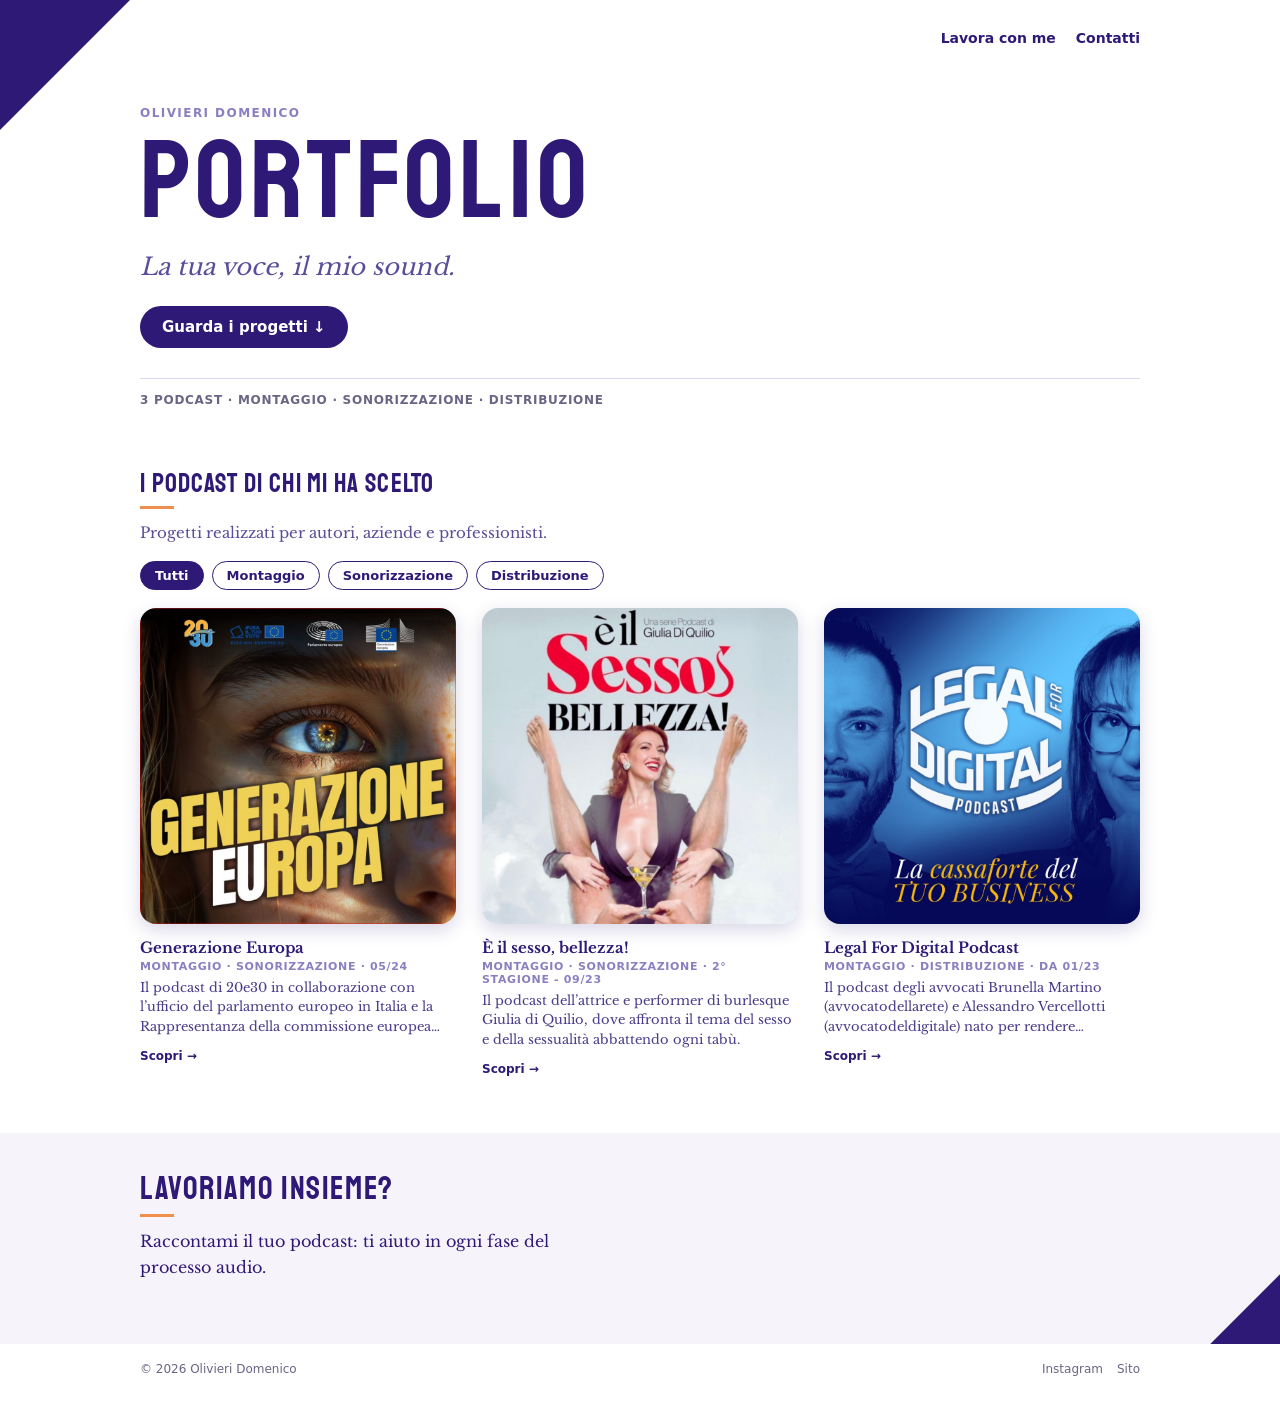
==== portfolio/index.html @ 95b52a39 "Portfolio: aggiornamento dall'app" ====
<!doctype html>
<html lang="it"><head><meta charset="utf-8"><meta name="viewport" content="width=device-width, initial-scale=1">
<title>Portfolio - Olivieri Domenico</title>
<meta name="description" content="La tua voce, il mio sound.">
<meta property="og:type" content="website"><meta property="og:title" content="Portfolio - Olivieri Domenico"><meta property="og:description" content="La tua voce, il mio sound.">
<meta property="og:image" content="https://olivieridomenicopodcast.github.io/DomePodcast-Studio/portfolio/img/generazione-europa.jpg"><meta property="og:url" content="https://olivieridomenicopodcast.github.io/DomePodcast-Studio/portfolio/">
<meta name="theme-color" content="#2E1976">
<link rel="stylesheet" href="../assets/brand.css"><link rel="stylesheet" href="stile.css">
</head><body class="pf">
<header class="hero"><div class="wrap"><nav class="nav"><a href="#contatti">Lavora con me</a><a href="#contatti">Contatti</a></nav>
<div class="hero-in"><div class="hero-testo"><p class="autore">Olivieri Domenico</p><h1 class="t">Portfolio</h1><p class="motto">La tua voce, il mio sound.</p><a class="cta" href="#progetti">Guarda i progetti ↓</a></div></div>
<p class="num">3 podcast · Montaggio · Sonorizzazione · Distribuzione</p></div></header>

<main id="progetti">
<section class="sez"><div class="wrap"><h2 class="t">I podcast di chi mi ha scelto</h2><p class="lead">Progetti realizzati per autori, aziende e professionisti.</p><div class="chips"><button type="button" class="chip on" data-f="">Tutti</button><button type="button" class="chip" data-f="Montaggio">Montaggio</button><button type="button" class="chip" data-f="Sonorizzazione">Sonorizzazione</button><button type="button" class="chip" data-f="Distribuzione">Distribuzione</button></div>
<div class="griglia"><a class="card" href="generazione-europa/" data-pf="generazione-europa" data-r="Montaggio|Sonorizzazione"><div class="cover"><img src="img/generazione-europa.jpg" alt="Copertina di Generazione Europa" loading="lazy"></div>
<h3>Generazione Europa</h3><div class="meta">Montaggio · Sonorizzazione · 05/24</div><p>Il podcast di 20e30 in collaborazione con l’ufficio del parlamento europeo in Italia e la Rappresentanza della commissione europea con la media partnership di CnC Media.</p><span class="vai">Scopri →</span></a><a class="card" href="e-il-sesso-bellezza/" data-pf="e-il-sesso-bellezza" data-r="Montaggio|Sonorizzazione"><div class="cover"><img src="img/e-il-sesso-bellezza.jpg" alt="Copertina di È il sesso, bellezza!" loading="lazy"></div>
<h3>È il sesso, bellezza!</h3><div class="meta">Montaggio · Sonorizzazione · 2° Stagione - 09/23</div><p>Il podcast dell’attrice e performer di burlesque Giulia di Quilio, dove affronta il tema del sesso e della sessualità abbattendo ogni tabù.</p><span class="vai">Scopri →</span></a><a class="card" href="legal-for-digital-podcast/" data-pf="legal-for-digital-podcast" data-r="Montaggio|Distribuzione"><div class="cover"><img src="img/legal-for-digital-podcast.jpg" alt="Copertina di Legal For Digital Podcast" loading="lazy"></div>
<h3>Legal For Digital Podcast</h3><div class="meta">Montaggio · Distribuzione · Da 01/23</div><p>Il podcast degli avvocati Brunella Martino (avvocatodellarete) e Alessandro Vercellotti (avvocatodeldigitale) nato per rendere accessibile il legal tech a tutti i professionisti del web. </p><span class="vai">Scopri →</span></a></div></div></section>
</main>

<section class="chiusura" id="contatti"><div class="wrap"><h2 class="t">Lavoriamo insieme?</h2><p>Raccontami il tuo podcast: ti aiuto in ogni fase del processo audio.</p>
</div></section><footer class="piede"><div class="wrap"><span>© 2026 Olivieri Domenico</span><nav><a href="https://www.instagram.com/domenicoolivieri_/" rel="noopener">Instagram</a><a href="https://olivieridomenico.it" rel="noopener">Sito</a></nav></div></footer><script>(function(){var c=document.querySelectorAll('.chip[data-f]');c.forEach(function(b){b.addEventListener('click',function(){c.forEach(function(x){x.classList.toggle('on',x===b)});var f=b.dataset.f;document.querySelectorAll('.card[data-r]').forEach(function(k){k.hidden=!!f&&(k.dataset.r||'').split('|').indexOf(f)<0})})})})();</script></body></html>
---- assets/brand.css ----
/* DomePodcast Studio - UNICA fonte di colori e font. Non scrivere colori o font altrove. */
@font-face{font-family:"Staatliches";src:url("../fonts/Staatliches-Regular.ttf") format("truetype");font-weight:400;font-display:swap}
@font-face{font-family:"Libre Baskerville";src:url("../fonts/LibreBaskerville-var.ttf") format("truetype");font-weight:400 700;font-display:swap}
:root{
  /* Palette dei post (base scelta da Niky) */
  --viola:#2E1976;
  --arancione:#EE8F4D;
  --giallo:#F4B162;
  --lilla:#A98BEE;
  --bianco:#FFFFFF;
  --testo-scuro:#2E1976;
  /* Colori del logo (usati solo per il logo e l'interfaccia dell'app) */
  --logo-indaco-scuro:#2A1FA6;
  --logo-indaco:#5B45F2;
  --logo-arancione:#FF5A00;
  --blu-notte:#12152B;
  /* Interfaccia app */
  --ui-sfondo:#F6F3FB;
  --ui-carta:#FFFFFF;
  --ui-bordo:#DDD6EE;
  --ui-grigio:#6B6585;
  /* Font */
  --font-titoli:"Staatliches","Bebas Neue",Impact,sans-serif;
  --font-testi:"Libre Baskerville",Georgia,"Times New Roman",serif;
  --font-ui:system-ui,-apple-system,"Segoe UI",Roboto,sans-serif;
}
---- portfolio/stile.css ----
/* Impaginazione del portfolio pubblico (sobrio). Colori e font: SOLO da ../assets/brand.css. */
.pf{margin:0;background:#fff;color:var(--viola);font:16px/1.6 var(--font-testi);-webkit-font-smoothing:antialiased}
.pf *{box-sizing:border-box}
.pf a{color:inherit}
.pf img{max-width:100%}
.pf .t{font-family:var(--font-titoli);font-weight:400;text-transform:uppercase;letter-spacing:.05em;line-height:1;margin:0}
.wrap{max-width:1040px;margin:0 auto;padding:0 20px}
.pf h2.t{font-size:26px}
.pf h2.t:after{content:"";display:block;width:34px;height:3px;background:var(--arancione);margin:9px 0 12px}
.lead{margin:0 0 16px;font-size:15px;color:#5b4d97}
.btn{display:inline-block;background:var(--viola);color:#fff!important;border-radius:30px;padding:13px 24px;font:700 15px var(--font-ui);text-decoration:none}
.btn.sec{background:none;color:var(--viola)!important;border:2px solid var(--viola);padding:11px 22px}

/* ---- intestazione */
.hero{position:relative;padding:22px 0 30px}
.hero:before{content:"";position:absolute;left:0;top:0;width:78px;height:78px;background:var(--viola);clip-path:polygon(0 0,100% 0,0 100%)}
.nav{display:flex;justify-content:flex-end;gap:20px;font:600 14px var(--font-ui);min-height:30px}
.nav a{text-decoration:none}
.hero-in{display:flex;flex-direction:column;gap:20px;margin-top:34px}
.autore{margin:0 0 6px;font:600 12px var(--font-ui);letter-spacing:.12em;text-transform:uppercase;color:#8b7fc0}
.hero h1{font-size:64px}
.motto{margin:12px 0 20px;font-size:19px;font-style:italic;color:#5b4d97}
.pf .cta{display:inline-block;background:var(--viola);color:#fff;border-radius:30px;padding:12px 22px;font:700 15px var(--font-ui);text-decoration:none}
.hero-foto img{display:block;width:min(260px,64vw);aspect-ratio:1;border-radius:50%;object-fit:cover}
.num{margin:30px 0 0;padding-top:14px;border-top:1px solid var(--ui-bordo);font:600 12px var(--font-ui);letter-spacing:.06em;text-transform:uppercase;color:#6b6585}
@media(min-width:760px){
  .hero:before{width:130px;height:130px}.hero{padding-top:30px}
  .hero-in{flex-direction:row;align-items:center;justify-content:space-between;margin-top:46px}
  .hero h1{font-size:110px}.motto{font-size:24px}
  .hero-foto img{width:300px}
}

/* ---- nomi dei clienti in evidenza */
.clienti{padding:22px 0 6px}
.mini{margin:0 0 14px;font:600 12px var(--font-ui);letter-spacing:.12em;text-transform:uppercase;color:#8b7fc0}
.cl-lista{list-style:none;margin:0;padding:0;display:flex;flex-wrap:wrap;gap:14px 34px}
.cl-lista li{min-width:0}
.cl-lista a{text-decoration:none;display:block}
.cl-n{display:block;font:400 28px/1.05 var(--font-titoli);letter-spacing:.05em;text-transform:uppercase;color:var(--viola)}
.cl-c{display:block;margin-top:3px;font:600 11px var(--font-ui);letter-spacing:.08em;text-transform:uppercase;color:#8b7fc0}
.cl-lista a .cl-c:after{content:" →";color:var(--arancione)}
.cl-lista a:hover .cl-n{text-decoration:underline;text-decoration-color:var(--arancione);text-underline-offset:5px}
@media(min-width:760px){.cl-n{font-size:34px}.cl-lista{gap:18px 48px}}
.elenco-cl{margin:0;font-size:16px;color:#4a3c8a;line-height:1.9}

/* ---- elenco */
.sez{padding:34px 0 8px}
.chips{display:flex;gap:8px;flex-wrap:wrap;margin:0 0 18px}
.chip{border:1.5px solid var(--viola);border-radius:20px;padding:6px 14px;background:#fff;color:var(--viola);font:600 13px var(--font-ui);cursor:pointer}
.chip.on{background:var(--viola);color:#fff}
.griglia{display:grid;grid-template-columns:1fr 1fr;gap:26px 16px}
@media(min-width:760px){.griglia{grid-template-columns:repeat(3,1fr);gap:36px 26px}}
.card{display:block;text-decoration:none}
.card[hidden]{display:none}
.cover{aspect-ratio:1;border-radius:16px;overflow:hidden;box-shadow:0 6px 18px rgba(46,25,118,.18);background:#ECE8FA;transition:transform .2s}
.card:hover .cover{transform:translateY(-3px)}
.cover img{display:block;width:100%;height:100%;object-fit:cover}
.cover.ph{display:grid;place-items:center;padding:12px;text-align:center;color:#fff;background:linear-gradient(140deg,var(--viola),var(--lilla))}
.cover.ph b{font-size:24px}
.card h3{margin:14px 0 2px;font-size:15px;line-height:1.3}
.meta{font:600 11px var(--font-ui);color:#8b7fc0;letter-spacing:.06em;text-transform:uppercase}
.card p{margin:5px 0 6px;font-size:13px;line-height:1.5;color:#4a3c8a;display:-webkit-box;-webkit-line-clamp:3;-webkit-box-orient:vertical;overflow:hidden}
.vai{font:700 12px var(--font-ui)}

/* ---- pagina del podcast */
.det{position:relative;padding:22px 0 8px;text-align:center}
.det:before{content:"";position:absolute;left:0;top:0;width:90px;height:90px;background:var(--viola);clip-path:polygon(0 0,100% 0,0 100%)}
.back{display:inline-block;float:right;border:1.5px solid var(--viola);border-radius:20px;padding:6px 14px;font:700 13px var(--font-ui);text-decoration:none;background:#fff}
.det .cover{clear:both;width:min(260px,64vw);margin:30px auto 24px}
.det h1{font-size:40px;padding:0 6px}
.by{margin:10px 0 0;font:600 12px var(--font-ui);letter-spacing:.08em;text-transform:uppercase;color:#8b7fc0}
.det-main .wrap{max-width:720px}
.info{display:grid;grid-template-columns:1fr 1fr;gap:14px 12px;margin:26px 0 8px;padding:16px;border-radius:16px;background:#F6F3FB}
.info div{font:12px var(--font-ui);color:#6b6585}.info dt{margin:0}.info dd{margin:2px 0 0;font:700 14px var(--font-testi);color:var(--viola)}
.blocco{margin:30px 0 0}
.testo p{margin:0 0 12px}
.fatto{list-style:none;margin:0;padding:0;display:flex;flex-direction:column;gap:11px}
.fatto li{display:flex;gap:12px;align-items:center}
.fatto .ic{flex:none;width:34px;height:34px;border-radius:11px;background:#F6F3FB;display:grid;place-items:center}
.cit{margin:34px 0 0;padding:4px 0 4px 18px;border-left:4px solid var(--arancione);font-size:19px;font-style:italic;line-height:1.5}
.cit cite{display:block;margin-top:8px;font:700 12px var(--font-ui);letter-spacing:.08em;text-transform:uppercase;font-style:normal;color:#8b7fc0}
.asc{display:grid;gap:10px;max-width:420px}
.asc .btn{text-align:center}
.det-main .griglia{grid-template-columns:repeat(3,1fr);gap:14px}
.det-main .card h3{font-size:13px}.det-main .card p,.det-main .card .meta{display:none}

/* ---- chiusura e piede */
.chiusura{position:relative;margin-top:44px;padding:40px 0 46px;background:#F6F3FB}
.chiusura:after{content:"";position:absolute;right:0;bottom:0;width:70px;height:70px;background:var(--viola);clip-path:polygon(100% 0,100% 100%,0 100%)}
.chiusura h2.t{font-size:32px}.chiusura p{margin:4px 0 18px;max-width:420px}
.piede{padding:18px 0 26px;font:12px var(--font-ui);color:#6b6585}
.piede .wrap{display:flex;justify-content:space-between;gap:14px;flex-wrap:wrap}
.piede nav{display:flex;gap:14px;flex-wrap:wrap}.piede a{text-decoration:none}
.nota-piede{margin-top:10px;font-size:11px}
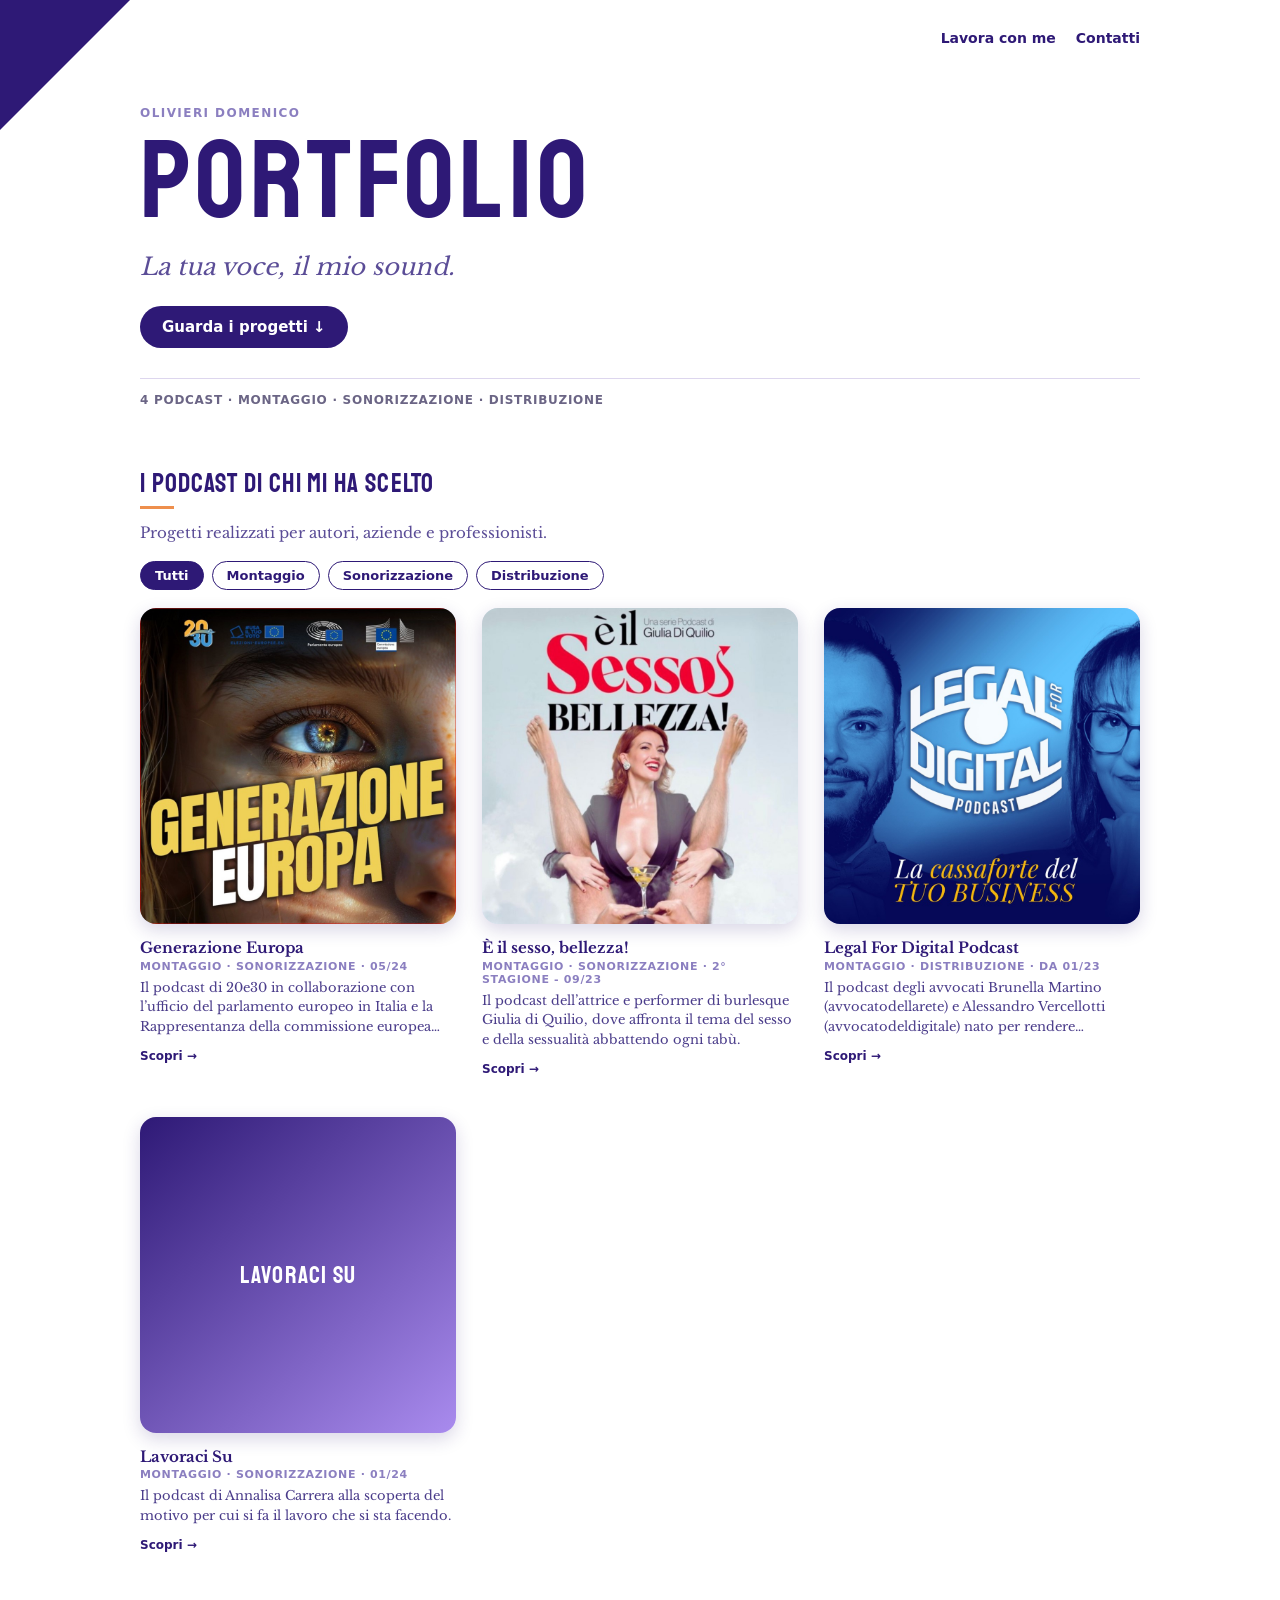
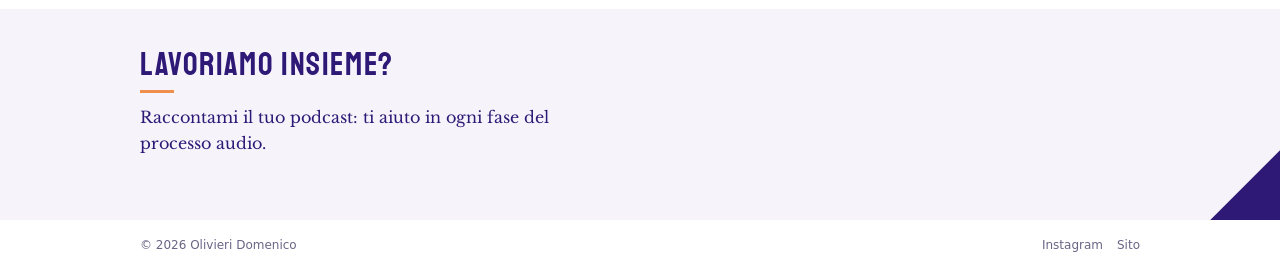
==== commit 325d365b: "Portfolio: aggiornamento dall'app" ====
--- a/portfolio/index.html
+++ b/portfolio/index.html
@@ -9,14 +9,15 @@
 </head><body class="pf">
 <header class="hero"><div class="wrap"><nav class="nav"><a href="#contatti">Lavora con me</a><a href="#contatti">Contatti</a></nav>
 <div class="hero-in"><div class="hero-testo"><p class="autore">Olivieri Domenico</p><h1 class="t">Portfolio</h1><p class="motto">La tua voce, il mio sound.</p><a class="cta" href="#progetti">Guarda i progetti ↓</a></div></div>
-<p class="num">3 podcast · Montaggio · Sonorizzazione · Distribuzione</p></div></header>
+<p class="num">4 podcast · Montaggio · Sonorizzazione · Distribuzione</p></div></header>
 
 <main id="progetti">
 <section class="sez"><div class="wrap"><h2 class="t">I podcast di chi mi ha scelto</h2><p class="lead">Progetti realizzati per autori, aziende e professionisti.</p><div class="chips"><button type="button" class="chip on" data-f="">Tutti</button><button type="button" class="chip" data-f="Montaggio">Montaggio</button><button type="button" class="chip" data-f="Sonorizzazione">Sonorizzazione</button><button type="button" class="chip" data-f="Distribuzione">Distribuzione</button></div>
 <div class="griglia"><a class="card" href="generazione-europa/" data-pf="generazione-europa" data-r="Montaggio|Sonorizzazione"><div class="cover"><img src="img/generazione-europa.jpg" alt="Copertina di Generazione Europa" loading="lazy"></div>
 <h3>Generazione Europa</h3><div class="meta">Montaggio · Sonorizzazione · 05/24</div><p>Il podcast di 20e30 in collaborazione con l’ufficio del parlamento europeo in Italia e la Rappresentanza della commissione europea con la media partnership di CnC Media.</p><span class="vai">Scopri →</span></a><a class="card" href="e-il-sesso-bellezza/" data-pf="e-il-sesso-bellezza" data-r="Montaggio|Sonorizzazione"><div class="cover"><img src="img/e-il-sesso-bellezza.jpg" alt="Copertina di È il sesso, bellezza!" loading="lazy"></div>
 <h3>È il sesso, bellezza!</h3><div class="meta">Montaggio · Sonorizzazione · 2° Stagione - 09/23</div><p>Il podcast dell’attrice e performer di burlesque Giulia di Quilio, dove affronta il tema del sesso e della sessualità abbattendo ogni tabù.</p><span class="vai">Scopri →</span></a><a class="card" href="legal-for-digital-podcast/" data-pf="legal-for-digital-podcast" data-r="Montaggio|Distribuzione"><div class="cover"><img src="img/legal-for-digital-podcast.jpg" alt="Copertina di Legal For Digital Podcast" loading="lazy"></div>
-<h3>Legal For Digital Podcast</h3><div class="meta">Montaggio · Distribuzione · Da 01/23</div><p>Il podcast degli avvocati Brunella Martino (avvocatodellarete) e Alessandro Vercellotti (avvocatodeldigitale) nato per rendere accessibile il legal tech a tutti i professionisti del web. </p><span class="vai">Scopri →</span></a></div></div></section>
+<h3>Legal For Digital Podcast</h3><div class="meta">Montaggio · Distribuzione · Da 01/23</div><p>Il podcast degli avvocati Brunella Martino (avvocatodellarete) e Alessandro Vercellotti (avvocatodeldigitale) nato per rendere accessibile il legal tech a tutti i professionisti del web. </p><span class="vai">Scopri →</span></a><a class="card" href="lavoraci-su/" data-pf="lavoraci-su" data-r="Montaggio|Sonorizzazione"><div class="cover ph"><b class="t">Lavoraci Su</b></div>
+<h3>Lavoraci Su</h3><div class="meta">Montaggio · Sonorizzazione · 01/24</div><p>Il podcast di Annalisa Carrera alla scoperta del motivo per cui si fa il lavoro che si sta facendo.</p><span class="vai">Scopri →</span></a></div></div></section>
 </main>
 
 <section class="chiusura" id="contatti"><div class="wrap"><h2 class="t">Lavoriamo insieme?</h2><p>Raccontami il tuo podcast: ti aiuto in ogni fase del processo audio.</p>
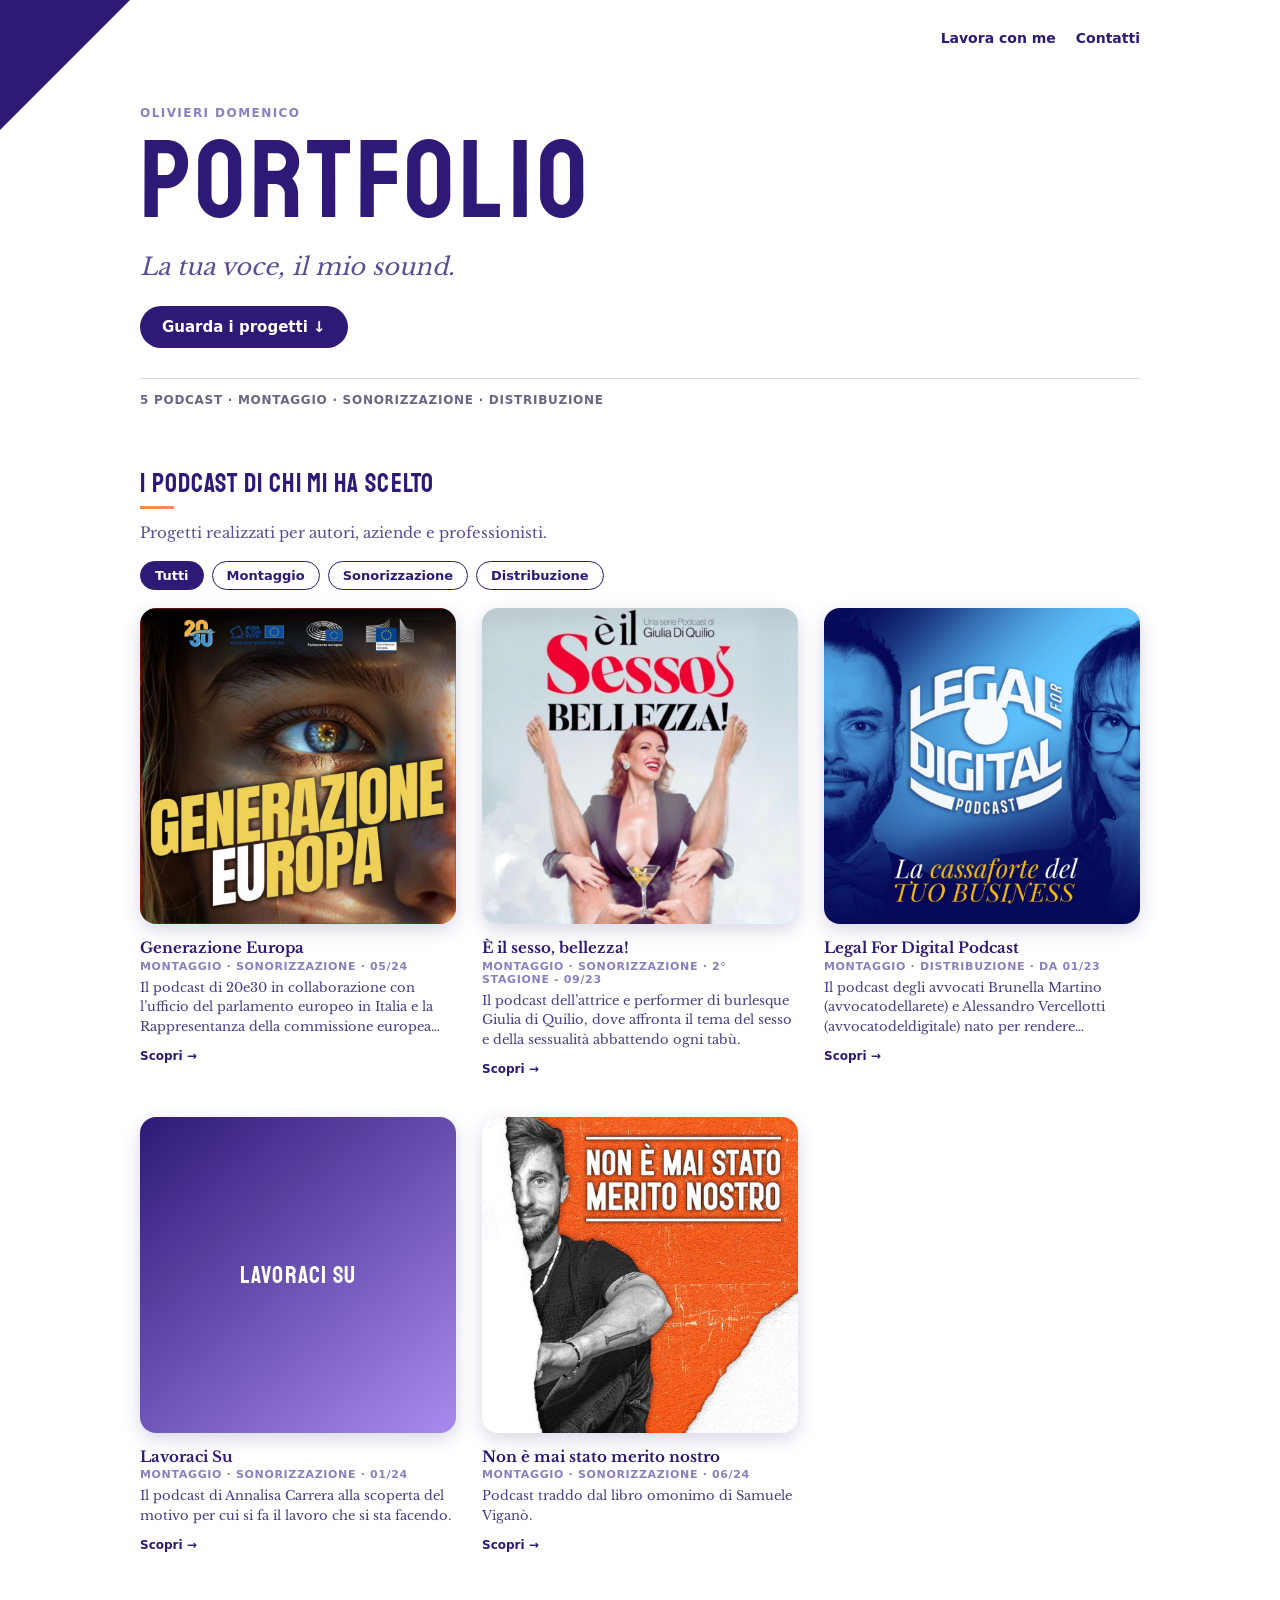
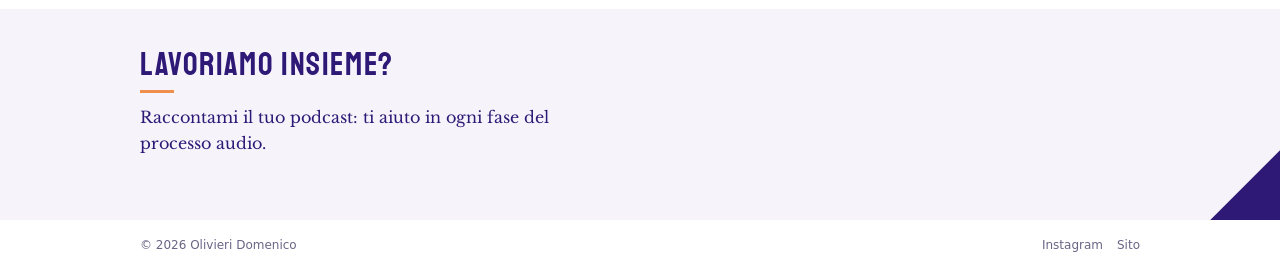
==== commit 46d1e863: "Portfolio: aggiornamento dall'app" ====
--- a/portfolio/index.html
+++ b/portfolio/index.html
@@ -9,7 +9,7 @@
 </head><body class="pf">
 <header class="hero"><div class="wrap"><nav class="nav"><a href="#contatti">Lavora con me</a><a href="#contatti">Contatti</a></nav>
 <div class="hero-in"><div class="hero-testo"><p class="autore">Olivieri Domenico</p><h1 class="t">Portfolio</h1><p class="motto">La tua voce, il mio sound.</p><a class="cta" href="#progetti">Guarda i progetti ↓</a></div></div>
-<p class="num">4 podcast · Montaggio · Sonorizzazione · Distribuzione</p></div></header>
+<p class="num">5 podcast · Montaggio · Sonorizzazione · Distribuzione</p></div></header>
 
 <main id="progetti">
 <section class="sez"><div class="wrap"><h2 class="t">I podcast di chi mi ha scelto</h2><p class="lead">Progetti realizzati per autori, aziende e professionisti.</p><div class="chips"><button type="button" class="chip on" data-f="">Tutti</button><button type="button" class="chip" data-f="Montaggio">Montaggio</button><button type="button" class="chip" data-f="Sonorizzazione">Sonorizzazione</button><button type="button" class="chip" data-f="Distribuzione">Distribuzione</button></div>
@@ -17,7 +17,8 @@
 <h3>Generazione Europa</h3><div class="meta">Montaggio · Sonorizzazione · 05/24</div><p>Il podcast di 20e30 in collaborazione con l’ufficio del parlamento europeo in Italia e la Rappresentanza della commissione europea con la media partnership di CnC Media.</p><span class="vai">Scopri →</span></a><a class="card" href="e-il-sesso-bellezza/" data-pf="e-il-sesso-bellezza" data-r="Montaggio|Sonorizzazione"><div class="cover"><img src="img/e-il-sesso-bellezza.jpg" alt="Copertina di È il sesso, bellezza!" loading="lazy"></div>
 <h3>È il sesso, bellezza!</h3><div class="meta">Montaggio · Sonorizzazione · 2° Stagione - 09/23</div><p>Il podcast dell’attrice e performer di burlesque Giulia di Quilio, dove affronta il tema del sesso e della sessualità abbattendo ogni tabù.</p><span class="vai">Scopri →</span></a><a class="card" href="legal-for-digital-podcast/" data-pf="legal-for-digital-podcast" data-r="Montaggio|Distribuzione"><div class="cover"><img src="img/legal-for-digital-podcast.jpg" alt="Copertina di Legal For Digital Podcast" loading="lazy"></div>
 <h3>Legal For Digital Podcast</h3><div class="meta">Montaggio · Distribuzione · Da 01/23</div><p>Il podcast degli avvocati Brunella Martino (avvocatodellarete) e Alessandro Vercellotti (avvocatodeldigitale) nato per rendere accessibile il legal tech a tutti i professionisti del web. </p><span class="vai">Scopri →</span></a><a class="card" href="lavoraci-su/" data-pf="lavoraci-su" data-r="Montaggio|Sonorizzazione"><div class="cover ph"><b class="t">Lavoraci Su</b></div>
-<h3>Lavoraci Su</h3><div class="meta">Montaggio · Sonorizzazione · 01/24</div><p>Il podcast di Annalisa Carrera alla scoperta del motivo per cui si fa il lavoro che si sta facendo.</p><span class="vai">Scopri →</span></a></div></div></section>
+<h3>Lavoraci Su</h3><div class="meta">Montaggio · Sonorizzazione · 01/24</div><p>Il podcast di Annalisa Carrera alla scoperta del motivo per cui si fa il lavoro che si sta facendo.</p><span class="vai">Scopri →</span></a><a class="card" href="non-e-mai-stato-merito-nostro/" data-pf="non-e-mai-stato-merito-nostro" data-r="Montaggio|Sonorizzazione"><div class="cover"><img src="img/non-e-mai-stato-merito-nostro.jpg" alt="Copertina di Non è mai stato merito nostro" loading="lazy"></div>
+<h3>Non è mai stato merito nostro</h3><div class="meta">Montaggio · Sonorizzazione · 06/24</div><p>Podcast traddo dal libro omonimo di Samuele Viganò.</p><span class="vai">Scopri →</span></a></div></div></section>
 </main>
 
 <section class="chiusura" id="contatti"><div class="wrap"><h2 class="t">Lavoriamo insieme?</h2><p>Raccontami il tuo podcast: ti aiuto in ogni fase del processo audio.</p>
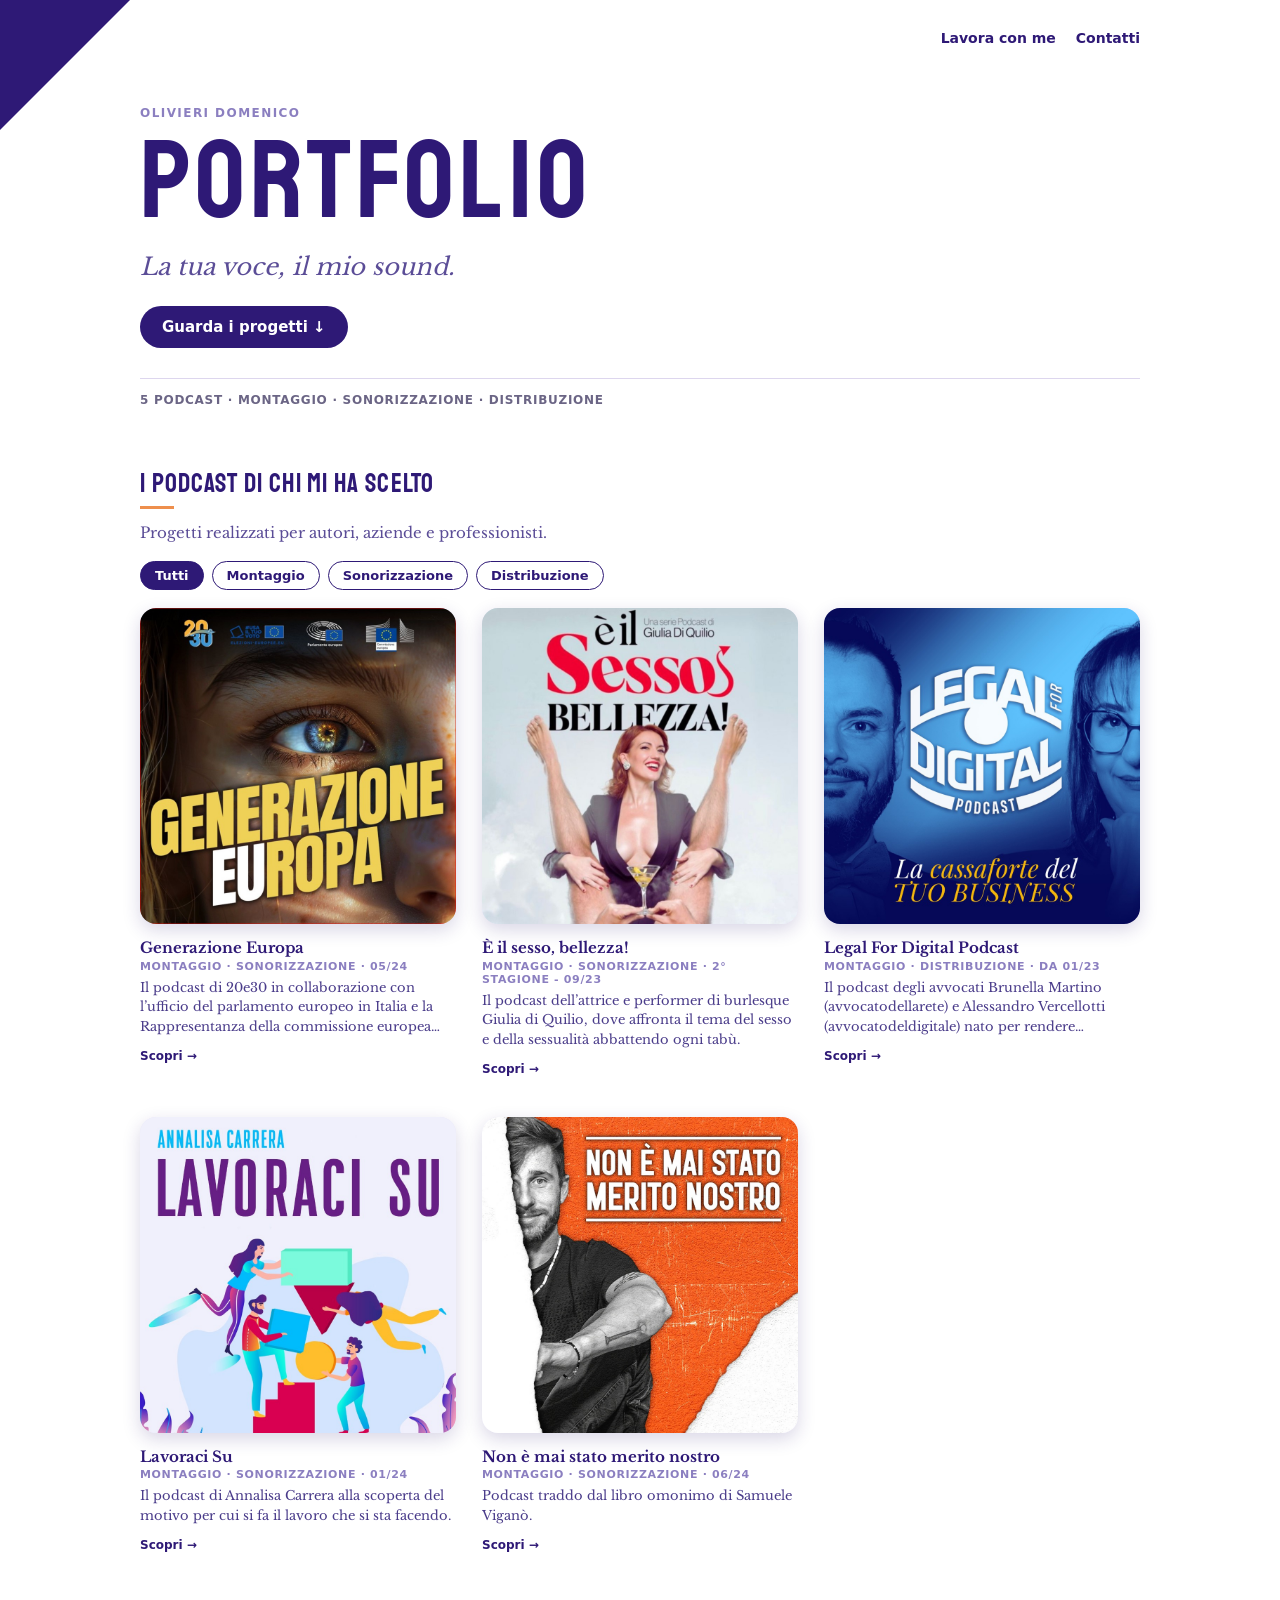
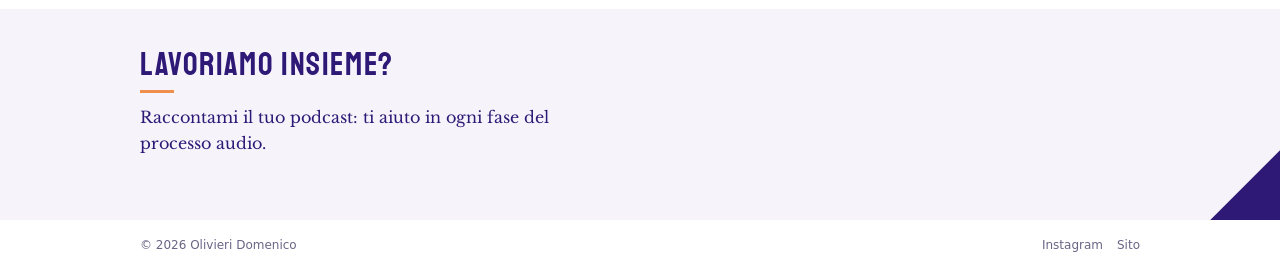
==== commit 02933c70: "Portfolio: aggiornamento dall'app" ====
--- a/portfolio/index.html
+++ b/portfolio/index.html
@@ -16,7 +16,7 @@
 <div class="griglia"><a class="card" href="generazione-europa/" data-pf="generazione-europa" data-r="Montaggio|Sonorizzazione"><div class="cover"><img src="img/generazione-europa.jpg" alt="Copertina di Generazione Europa" loading="lazy"></div>
 <h3>Generazione Europa</h3><div class="meta">Montaggio · Sonorizzazione · 05/24</div><p>Il podcast di 20e30 in collaborazione con l’ufficio del parlamento europeo in Italia e la Rappresentanza della commissione europea con la media partnership di CnC Media.</p><span class="vai">Scopri →</span></a><a class="card" href="e-il-sesso-bellezza/" data-pf="e-il-sesso-bellezza" data-r="Montaggio|Sonorizzazione"><div class="cover"><img src="img/e-il-sesso-bellezza.jpg" alt="Copertina di È il sesso, bellezza!" loading="lazy"></div>
 <h3>È il sesso, bellezza!</h3><div class="meta">Montaggio · Sonorizzazione · 2° Stagione - 09/23</div><p>Il podcast dell’attrice e performer di burlesque Giulia di Quilio, dove affronta il tema del sesso e della sessualità abbattendo ogni tabù.</p><span class="vai">Scopri →</span></a><a class="card" href="legal-for-digital-podcast/" data-pf="legal-for-digital-podcast" data-r="Montaggio|Distribuzione"><div class="cover"><img src="img/legal-for-digital-podcast.jpg" alt="Copertina di Legal For Digital Podcast" loading="lazy"></div>
-<h3>Legal For Digital Podcast</h3><div class="meta">Montaggio · Distribuzione · Da 01/23</div><p>Il podcast degli avvocati Brunella Martino (avvocatodellarete) e Alessandro Vercellotti (avvocatodeldigitale) nato per rendere accessibile il legal tech a tutti i professionisti del web. </p><span class="vai">Scopri →</span></a><a class="card" href="lavoraci-su/" data-pf="lavoraci-su" data-r="Montaggio|Sonorizzazione"><div class="cover ph"><b class="t">Lavoraci Su</b></div>
+<h3>Legal For Digital Podcast</h3><div class="meta">Montaggio · Distribuzione · Da 01/23</div><p>Il podcast degli avvocati Brunella Martino (avvocatodellarete) e Alessandro Vercellotti (avvocatodeldigitale) nato per rendere accessibile il legal tech a tutti i professionisti del web. </p><span class="vai">Scopri →</span></a><a class="card" href="lavoraci-su/" data-pf="lavoraci-su" data-r="Montaggio|Sonorizzazione"><div class="cover"><img src="img/lavoraci-su.jpg" alt="Copertina di Lavoraci Su" loading="lazy"></div>
 <h3>Lavoraci Su</h3><div class="meta">Montaggio · Sonorizzazione · 01/24</div><p>Il podcast di Annalisa Carrera alla scoperta del motivo per cui si fa il lavoro che si sta facendo.</p><span class="vai">Scopri →</span></a><a class="card" href="non-e-mai-stato-merito-nostro/" data-pf="non-e-mai-stato-merito-nostro" data-r="Montaggio|Sonorizzazione"><div class="cover"><img src="img/non-e-mai-stato-merito-nostro.jpg" alt="Copertina di Non è mai stato merito nostro" loading="lazy"></div>
 <h3>Non è mai stato merito nostro</h3><div class="meta">Montaggio · Sonorizzazione · 06/24</div><p>Podcast traddo dal libro omonimo di Samuele Viganò.</p><span class="vai">Scopri →</span></a></div></div></section>
 </main>
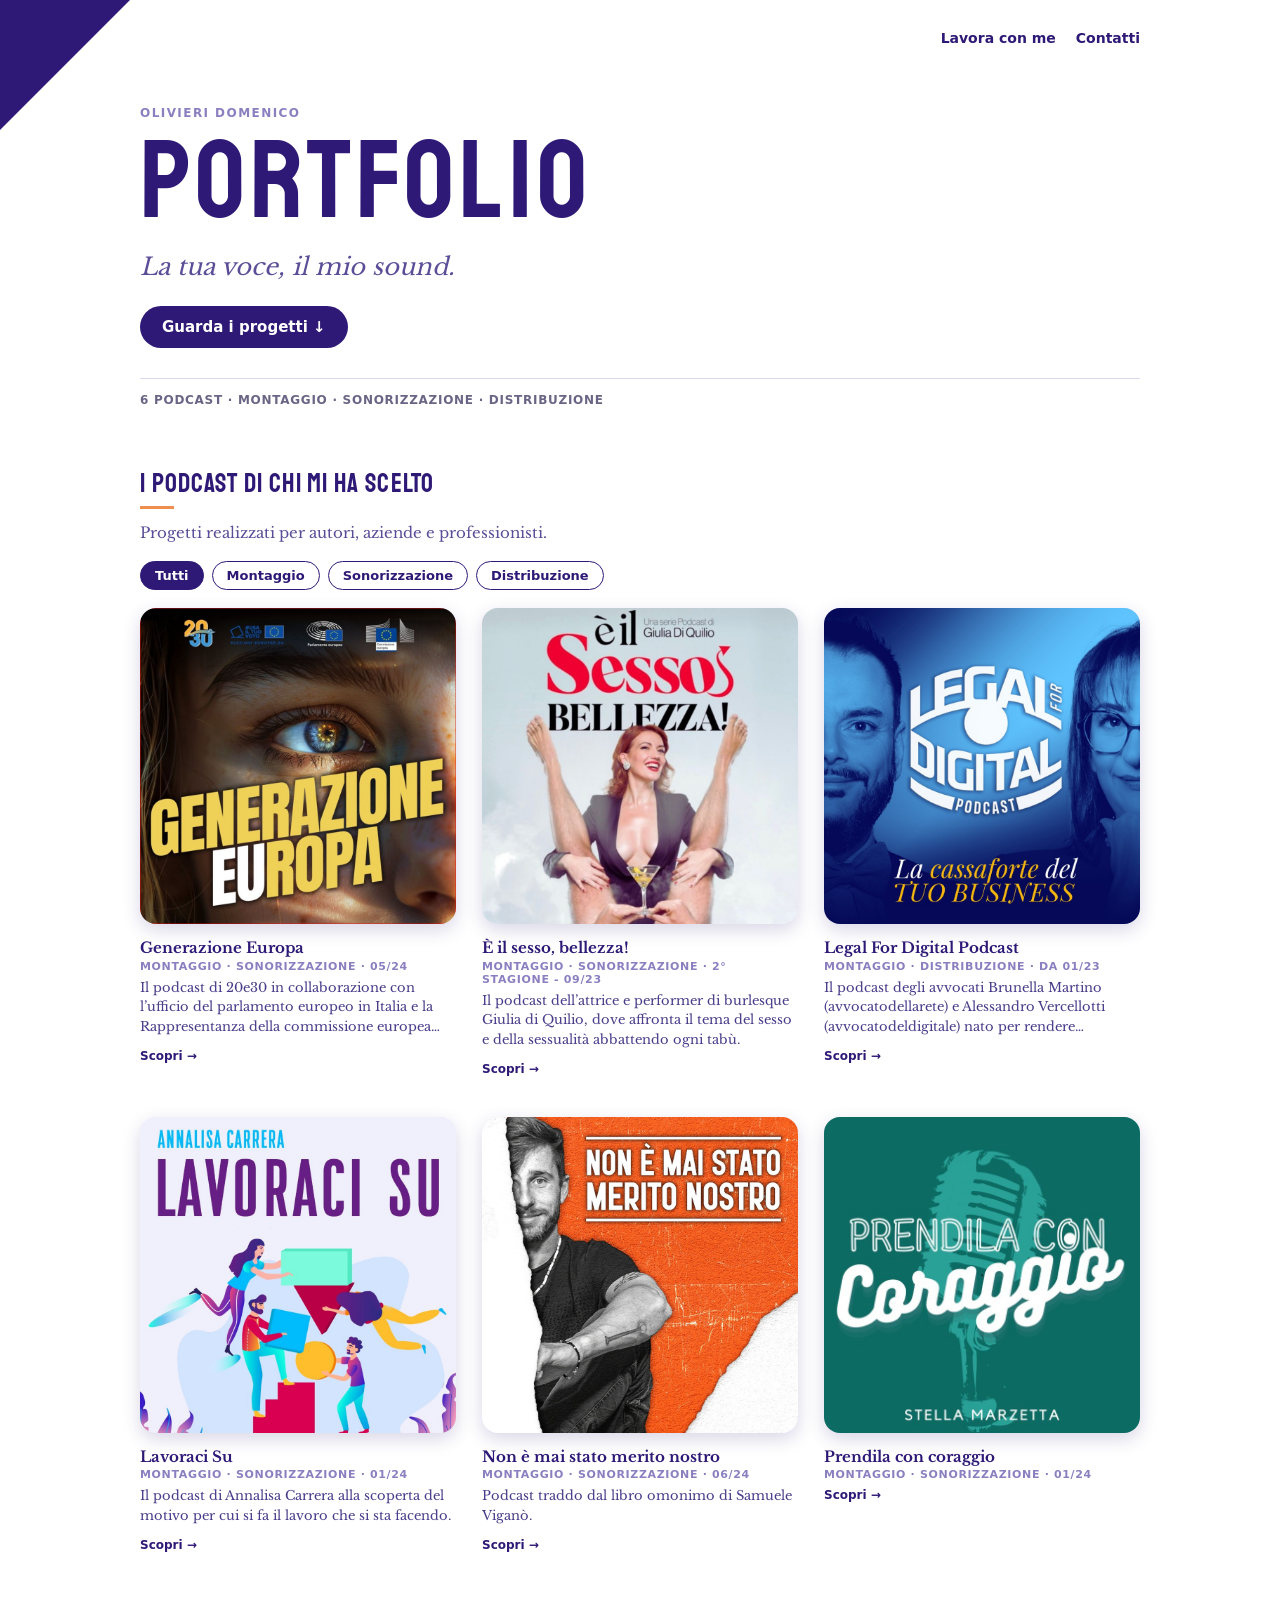
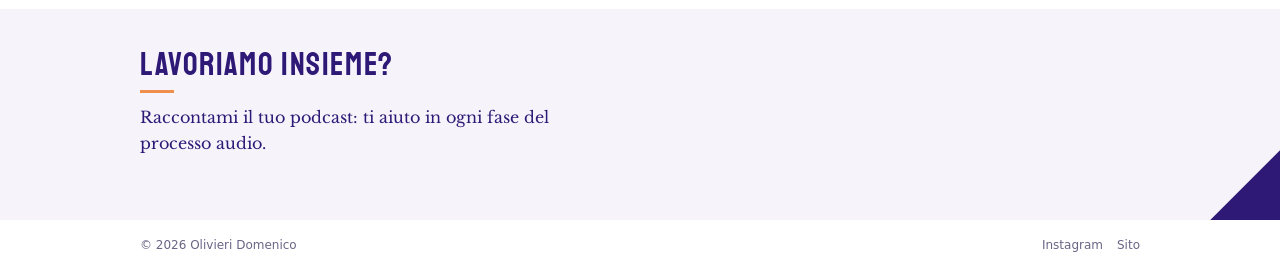
==== commit d1dc85b5: "Portfolio: aggiornamento dall'app" ====
--- a/portfolio/index.html
+++ b/portfolio/index.html
@@ -9,7 +9,7 @@
 </head><body class="pf">
 <header class="hero"><div class="wrap"><nav class="nav"><a href="#contatti">Lavora con me</a><a href="#contatti">Contatti</a></nav>
 <div class="hero-in"><div class="hero-testo"><p class="autore">Olivieri Domenico</p><h1 class="t">Portfolio</h1><p class="motto">La tua voce, il mio sound.</p><a class="cta" href="#progetti">Guarda i progetti ↓</a></div></div>
-<p class="num">5 podcast · Montaggio · Sonorizzazione · Distribuzione</p></div></header>
+<p class="num">6 podcast · Montaggio · Sonorizzazione · Distribuzione</p></div></header>
 
 <main id="progetti">
 <section class="sez"><div class="wrap"><h2 class="t">I podcast di chi mi ha scelto</h2><p class="lead">Progetti realizzati per autori, aziende e professionisti.</p><div class="chips"><button type="button" class="chip on" data-f="">Tutti</button><button type="button" class="chip" data-f="Montaggio">Montaggio</button><button type="button" class="chip" data-f="Sonorizzazione">Sonorizzazione</button><button type="button" class="chip" data-f="Distribuzione">Distribuzione</button></div>
@@ -18,7 +18,8 @@
 <h3>È il sesso, bellezza!</h3><div class="meta">Montaggio · Sonorizzazione · 2° Stagione - 09/23</div><p>Il podcast dell’attrice e performer di burlesque Giulia di Quilio, dove affronta il tema del sesso e della sessualità abbattendo ogni tabù.</p><span class="vai">Scopri →</span></a><a class="card" href="legal-for-digital-podcast/" data-pf="legal-for-digital-podcast" data-r="Montaggio|Distribuzione"><div class="cover"><img src="img/legal-for-digital-podcast.jpg" alt="Copertina di Legal For Digital Podcast" loading="lazy"></div>
 <h3>Legal For Digital Podcast</h3><div class="meta">Montaggio · Distribuzione · Da 01/23</div><p>Il podcast degli avvocati Brunella Martino (avvocatodellarete) e Alessandro Vercellotti (avvocatodeldigitale) nato per rendere accessibile il legal tech a tutti i professionisti del web. </p><span class="vai">Scopri →</span></a><a class="card" href="lavoraci-su/" data-pf="lavoraci-su" data-r="Montaggio|Sonorizzazione"><div class="cover"><img src="img/lavoraci-su.jpg" alt="Copertina di Lavoraci Su" loading="lazy"></div>
 <h3>Lavoraci Su</h3><div class="meta">Montaggio · Sonorizzazione · 01/24</div><p>Il podcast di Annalisa Carrera alla scoperta del motivo per cui si fa il lavoro che si sta facendo.</p><span class="vai">Scopri →</span></a><a class="card" href="non-e-mai-stato-merito-nostro/" data-pf="non-e-mai-stato-merito-nostro" data-r="Montaggio|Sonorizzazione"><div class="cover"><img src="img/non-e-mai-stato-merito-nostro.jpg" alt="Copertina di Non è mai stato merito nostro" loading="lazy"></div>
-<h3>Non è mai stato merito nostro</h3><div class="meta">Montaggio · Sonorizzazione · 06/24</div><p>Podcast traddo dal libro omonimo di Samuele Viganò.</p><span class="vai">Scopri →</span></a></div></div></section>
+<h3>Non è mai stato merito nostro</h3><div class="meta">Montaggio · Sonorizzazione · 06/24</div><p>Podcast traddo dal libro omonimo di Samuele Viganò.</p><span class="vai">Scopri →</span></a><a class="card" href="prendila-con-coraggio/" data-pf="prendila-con-coraggio" data-r="Montaggio|Sonorizzazione"><div class="cover"><img src="img/prendila-con-coraggio.jpg" alt="Copertina di Prendila con coraggio" loading="lazy"></div>
+<h3>Prendila con coraggio</h3><div class="meta">Montaggio · Sonorizzazione · 01/24</div><span class="vai">Scopri →</span></a></div></div></section>
 </main>
 
 <section class="chiusura" id="contatti"><div class="wrap"><h2 class="t">Lavoriamo insieme?</h2><p>Raccontami il tuo podcast: ti aiuto in ogni fase del processo audio.</p>
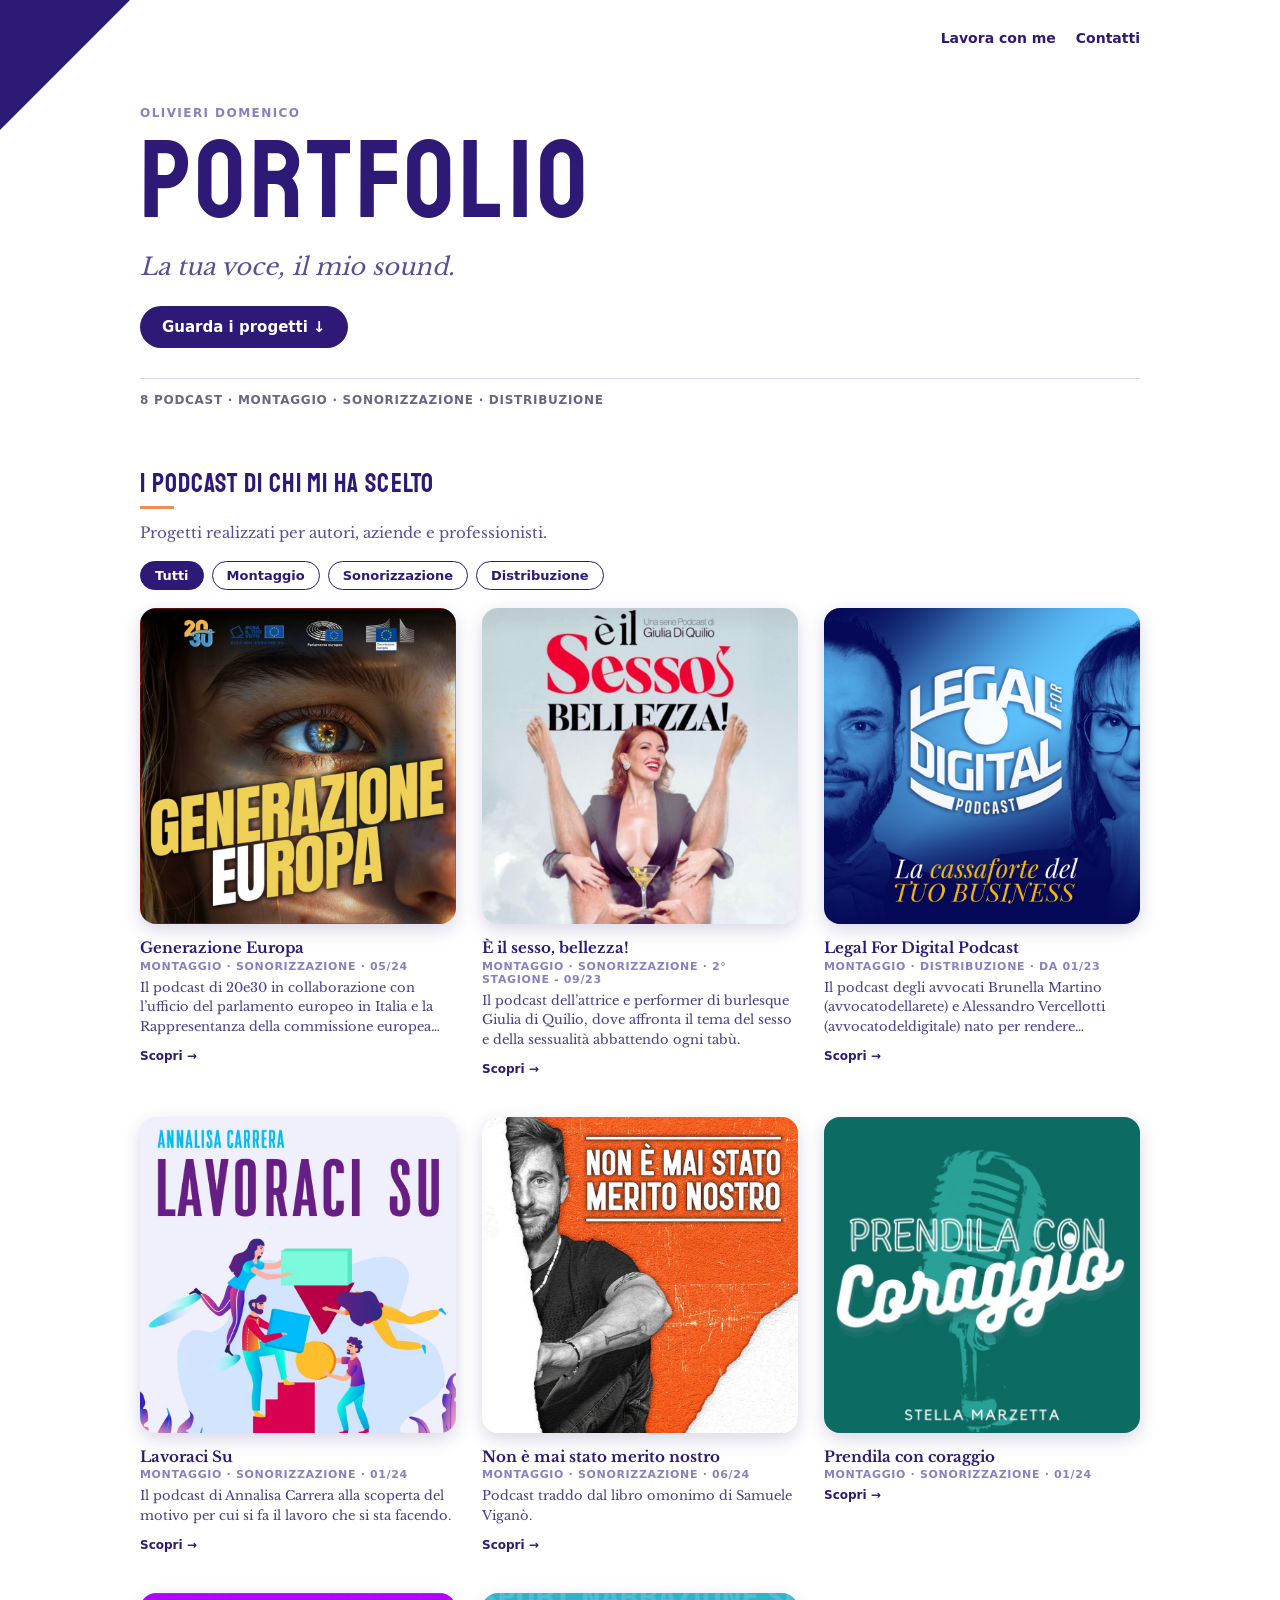
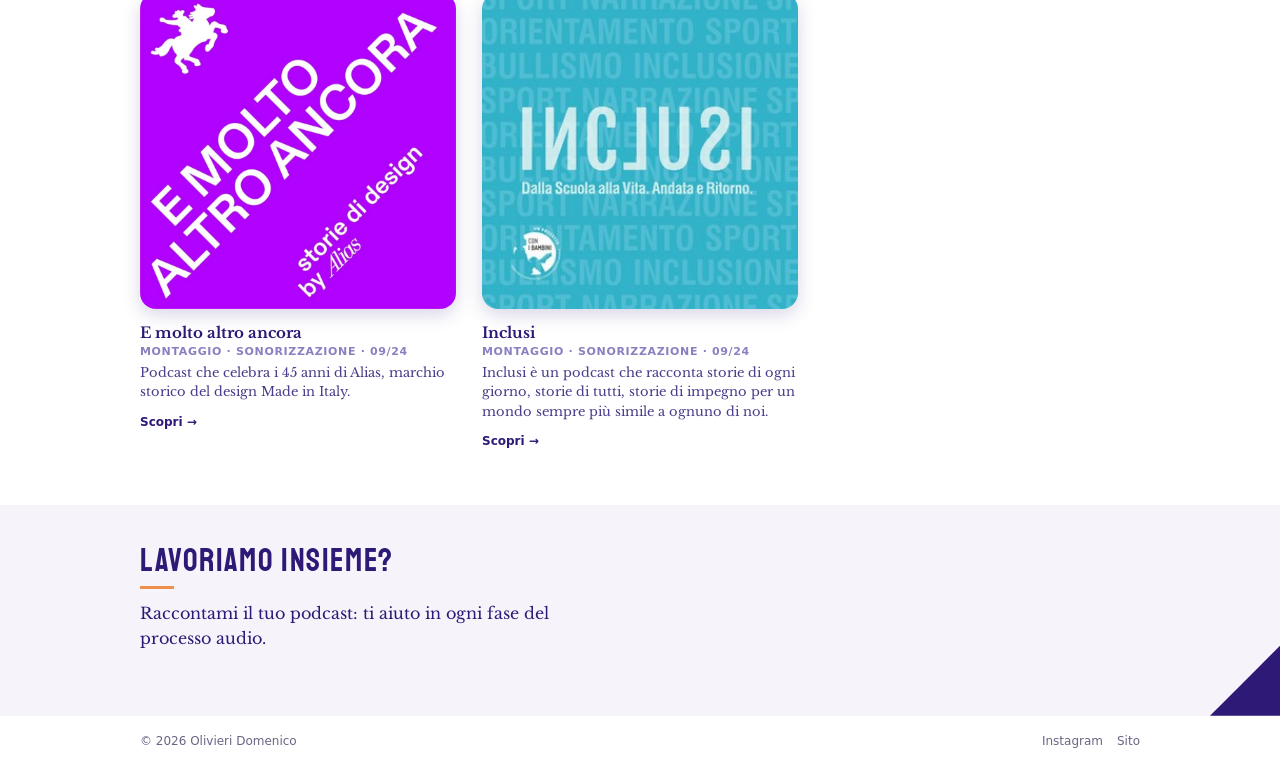
==== commit f4d13a0a: "Portfolio: aggiornamento dall'app" ====
--- a/portfolio/index.html
+++ b/portfolio/index.html
@@ -9,7 +9,7 @@
 </head><body class="pf">
 <header class="hero"><div class="wrap"><nav class="nav"><a href="#contatti">Lavora con me</a><a href="#contatti">Contatti</a></nav>
 <div class="hero-in"><div class="hero-testo"><p class="autore">Olivieri Domenico</p><h1 class="t">Portfolio</h1><p class="motto">La tua voce, il mio sound.</p><a class="cta" href="#progetti">Guarda i progetti ↓</a></div></div>
-<p class="num">6 podcast · Montaggio · Sonorizzazione · Distribuzione</p></div></header>
+<p class="num">8 podcast · Montaggio · Sonorizzazione · Distribuzione</p></div></header>
 
 <main id="progetti">
 <section class="sez"><div class="wrap"><h2 class="t">I podcast di chi mi ha scelto</h2><p class="lead">Progetti realizzati per autori, aziende e professionisti.</p><div class="chips"><button type="button" class="chip on" data-f="">Tutti</button><button type="button" class="chip" data-f="Montaggio">Montaggio</button><button type="button" class="chip" data-f="Sonorizzazione">Sonorizzazione</button><button type="button" class="chip" data-f="Distribuzione">Distribuzione</button></div>
@@ -19,7 +19,9 @@
 <h3>Legal For Digital Podcast</h3><div class="meta">Montaggio · Distribuzione · Da 01/23</div><p>Il podcast degli avvocati Brunella Martino (avvocatodellarete) e Alessandro Vercellotti (avvocatodeldigitale) nato per rendere accessibile il legal tech a tutti i professionisti del web. </p><span class="vai">Scopri →</span></a><a class="card" href="lavoraci-su/" data-pf="lavoraci-su" data-r="Montaggio|Sonorizzazione"><div class="cover"><img src="img/lavoraci-su.jpg" alt="Copertina di Lavoraci Su" loading="lazy"></div>
 <h3>Lavoraci Su</h3><div class="meta">Montaggio · Sonorizzazione · 01/24</div><p>Il podcast di Annalisa Carrera alla scoperta del motivo per cui si fa il lavoro che si sta facendo.</p><span class="vai">Scopri →</span></a><a class="card" href="non-e-mai-stato-merito-nostro/" data-pf="non-e-mai-stato-merito-nostro" data-r="Montaggio|Sonorizzazione"><div class="cover"><img src="img/non-e-mai-stato-merito-nostro.jpg" alt="Copertina di Non è mai stato merito nostro" loading="lazy"></div>
 <h3>Non è mai stato merito nostro</h3><div class="meta">Montaggio · Sonorizzazione · 06/24</div><p>Podcast traddo dal libro omonimo di Samuele Viganò.</p><span class="vai">Scopri →</span></a><a class="card" href="prendila-con-coraggio/" data-pf="prendila-con-coraggio" data-r="Montaggio|Sonorizzazione"><div class="cover"><img src="img/prendila-con-coraggio.jpg" alt="Copertina di Prendila con coraggio" loading="lazy"></div>
-<h3>Prendila con coraggio</h3><div class="meta">Montaggio · Sonorizzazione · 01/24</div><span class="vai">Scopri →</span></a></div></div></section>
+<h3>Prendila con coraggio</h3><div class="meta">Montaggio · Sonorizzazione · 01/24</div><span class="vai">Scopri →</span></a><a class="card" href="e-molto-altro-ancora/" data-pf="e-molto-altro-ancora" data-r="Montaggio|Sonorizzazione"><div class="cover"><img src="img/e-molto-altro-ancora.jpg" alt="Copertina di E molto altro ancora" loading="lazy"></div>
+<h3>E molto altro ancora</h3><div class="meta">Montaggio · Sonorizzazione · 09/24</div><p>Podcast che celebra i 45 anni di Alias, marchio storico del design Made in Italy.</p><span class="vai">Scopri →</span></a><a class="card" href="inclusi/" data-pf="inclusi" data-r="Montaggio|Sonorizzazione"><div class="cover"><img src="img/inclusi.jpg" alt="Copertina di Inclusi" loading="lazy"></div>
+<h3>Inclusi</h3><div class="meta">Montaggio · Sonorizzazione · 09/24</div><p>Inclusi è un podcast che racconta storie di ogni giorno, storie di tutti, storie di impegno per un mondo sempre più simile a ognuno di noi.</p><span class="vai">Scopri →</span></a></div></div></section>
 </main>
 
 <section class="chiusura" id="contatti"><div class="wrap"><h2 class="t">Lavoriamo insieme?</h2><p>Raccontami il tuo podcast: ti aiuto in ogni fase del processo audio.</p>
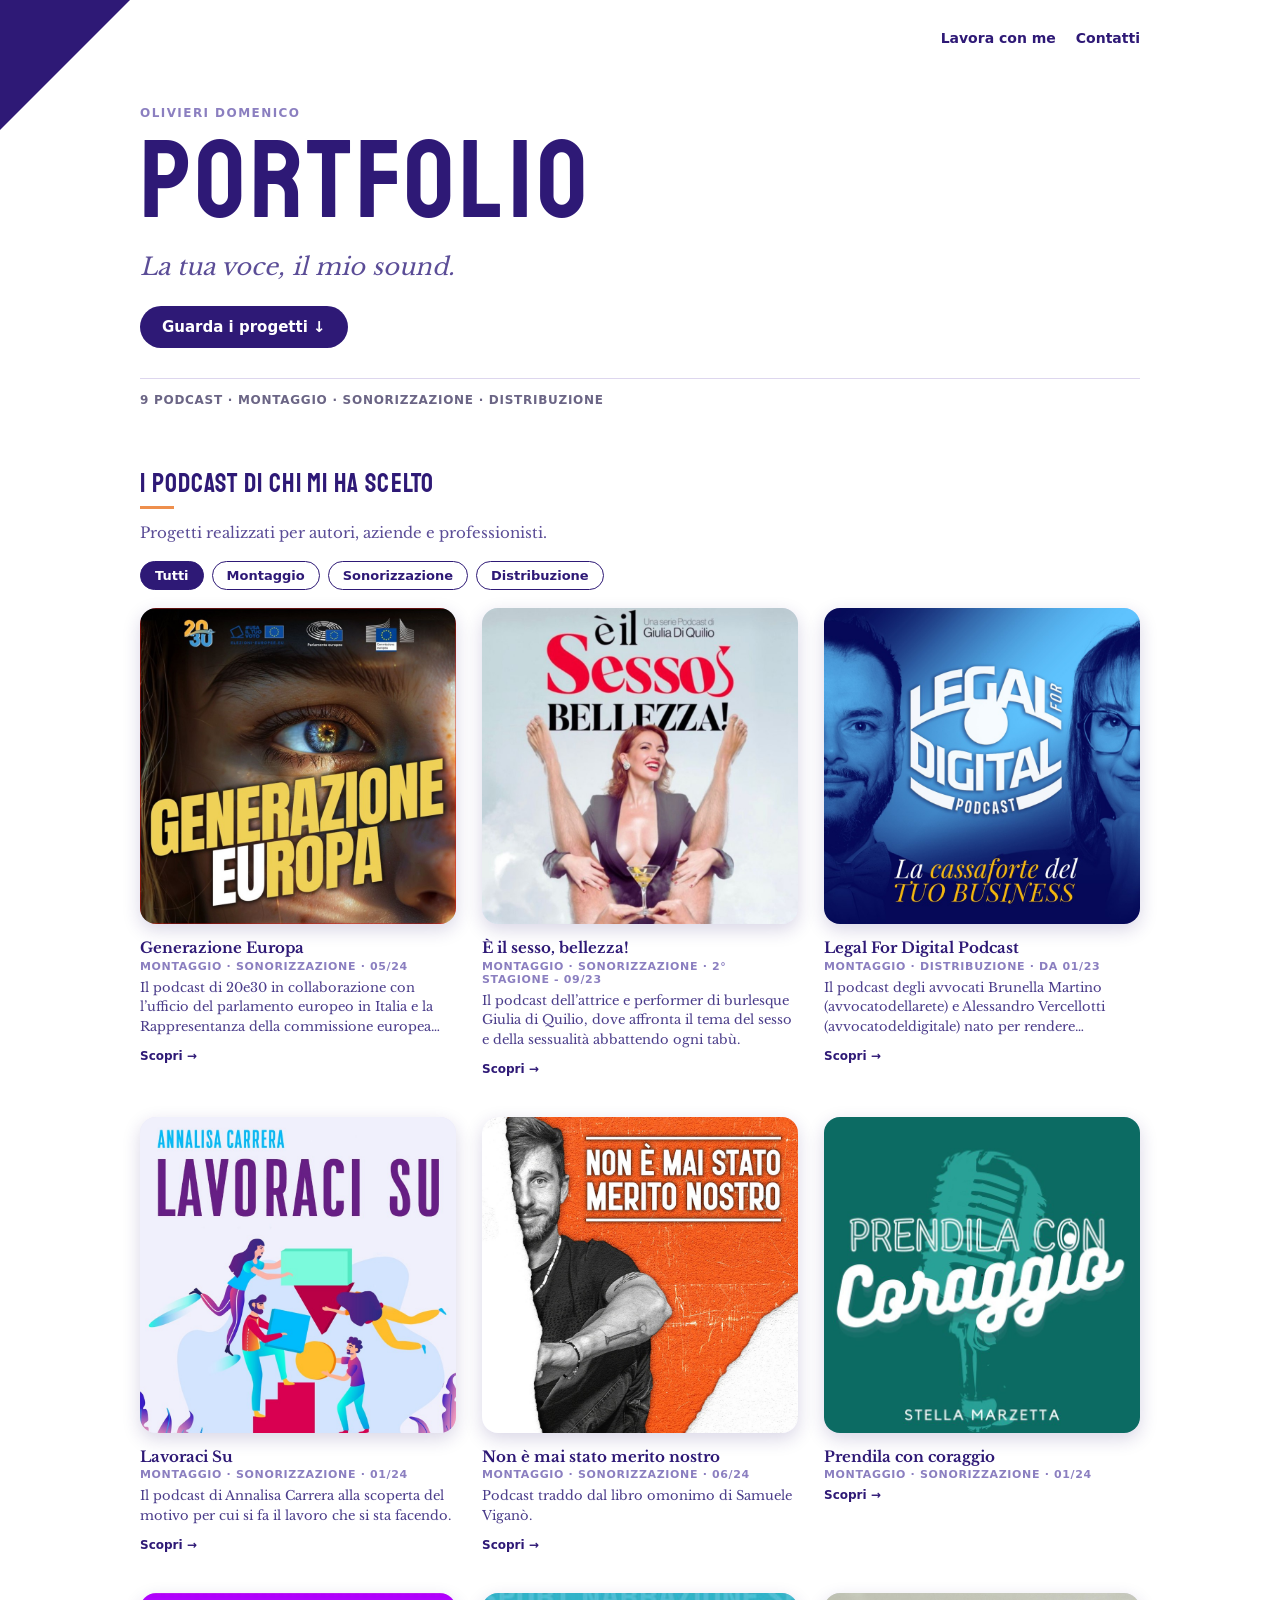
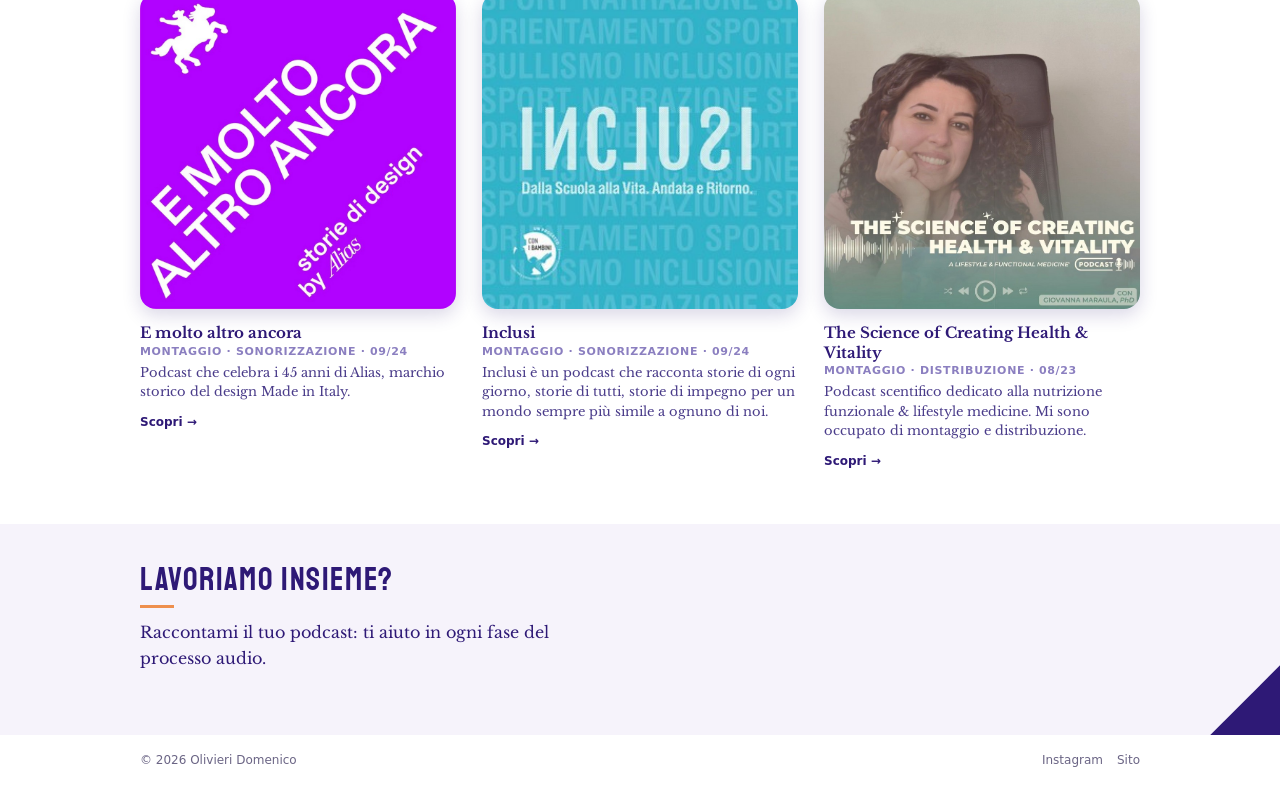
==== commit abcfdda6: "Portfolio: aggiornamento dall'app" ====
--- a/portfolio/index.html
+++ b/portfolio/index.html
@@ -9,7 +9,7 @@
 </head><body class="pf">
 <header class="hero"><div class="wrap"><nav class="nav"><a href="#contatti">Lavora con me</a><a href="#contatti">Contatti</a></nav>
 <div class="hero-in"><div class="hero-testo"><p class="autore">Olivieri Domenico</p><h1 class="t">Portfolio</h1><p class="motto">La tua voce, il mio sound.</p><a class="cta" href="#progetti">Guarda i progetti ↓</a></div></div>
-<p class="num">8 podcast · Montaggio · Sonorizzazione · Distribuzione</p></div></header>
+<p class="num">9 podcast · Montaggio · Sonorizzazione · Distribuzione</p></div></header>
 
 <main id="progetti">
 <section class="sez"><div class="wrap"><h2 class="t">I podcast di chi mi ha scelto</h2><p class="lead">Progetti realizzati per autori, aziende e professionisti.</p><div class="chips"><button type="button" class="chip on" data-f="">Tutti</button><button type="button" class="chip" data-f="Montaggio">Montaggio</button><button type="button" class="chip" data-f="Sonorizzazione">Sonorizzazione</button><button type="button" class="chip" data-f="Distribuzione">Distribuzione</button></div>
@@ -21,7 +21,10 @@
 <h3>Non è mai stato merito nostro</h3><div class="meta">Montaggio · Sonorizzazione · 06/24</div><p>Podcast traddo dal libro omonimo di Samuele Viganò.</p><span class="vai">Scopri →</span></a><a class="card" href="prendila-con-coraggio/" data-pf="prendila-con-coraggio" data-r="Montaggio|Sonorizzazione"><div class="cover"><img src="img/prendila-con-coraggio.jpg" alt="Copertina di Prendila con coraggio" loading="lazy"></div>
 <h3>Prendila con coraggio</h3><div class="meta">Montaggio · Sonorizzazione · 01/24</div><span class="vai">Scopri →</span></a><a class="card" href="e-molto-altro-ancora/" data-pf="e-molto-altro-ancora" data-r="Montaggio|Sonorizzazione"><div class="cover"><img src="img/e-molto-altro-ancora.jpg" alt="Copertina di E molto altro ancora" loading="lazy"></div>
 <h3>E molto altro ancora</h3><div class="meta">Montaggio · Sonorizzazione · 09/24</div><p>Podcast che celebra i 45 anni di Alias, marchio storico del design Made in Italy.</p><span class="vai">Scopri →</span></a><a class="card" href="inclusi/" data-pf="inclusi" data-r="Montaggio|Sonorizzazione"><div class="cover"><img src="img/inclusi.jpg" alt="Copertina di Inclusi" loading="lazy"></div>
-<h3>Inclusi</h3><div class="meta">Montaggio · Sonorizzazione · 09/24</div><p>Inclusi è un podcast che racconta storie di ogni giorno, storie di tutti, storie di impegno per un mondo sempre più simile a ognuno di noi.</p><span class="vai">Scopri →</span></a></div></div></section>
+<h3>Inclusi</h3><div class="meta">Montaggio · Sonorizzazione · 09/24</div><p>Inclusi è un podcast che racconta storie di ogni giorno, storie di tutti, storie di impegno per un mondo sempre più simile a ognuno di noi.</p><span class="vai">Scopri →</span></a><a class="card" href="the-science-of-creating-health-vitality/" data-pf="the-science-of-creating-health-vitality" data-r="Montaggio|Distribuzione"><div class="cover"><img src="img/the-science-of-creating-health-vitality.jpg" alt="Copertina di The Science of Creating Health &amp; Vitality " loading="lazy"></div>
+<h3>The Science of Creating Health &amp; Vitality </h3><div class="meta">Montaggio · Distribuzione · 08/23</div><p>Podcast scentifico dedicato alla nutrizione funzionale &amp; lifestyle medicine.
+
+Mi sono occupato di montaggio e distribuzione.</p><span class="vai">Scopri →</span></a></div></div></section>
 </main>
 
 <section class="chiusura" id="contatti"><div class="wrap"><h2 class="t">Lavoriamo insieme?</h2><p>Raccontami il tuo podcast: ti aiuto in ogni fase del processo audio.</p>
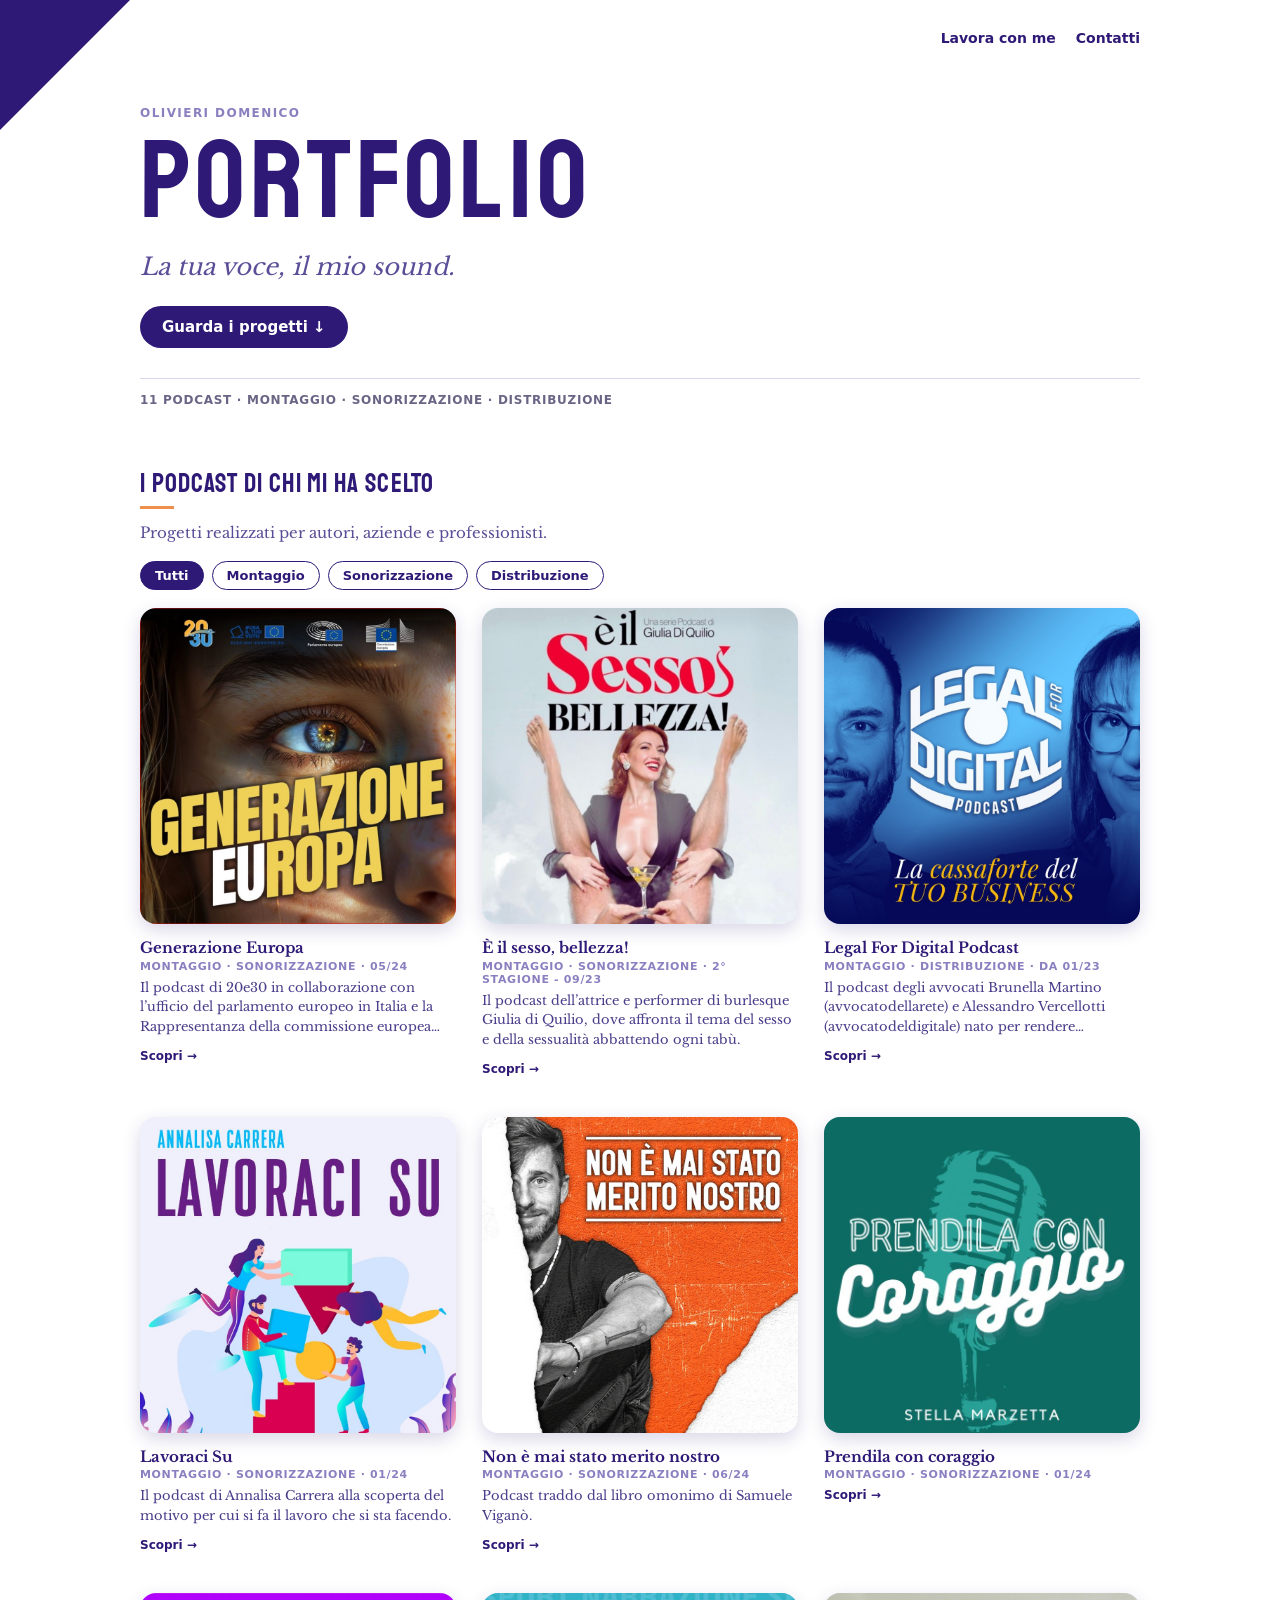
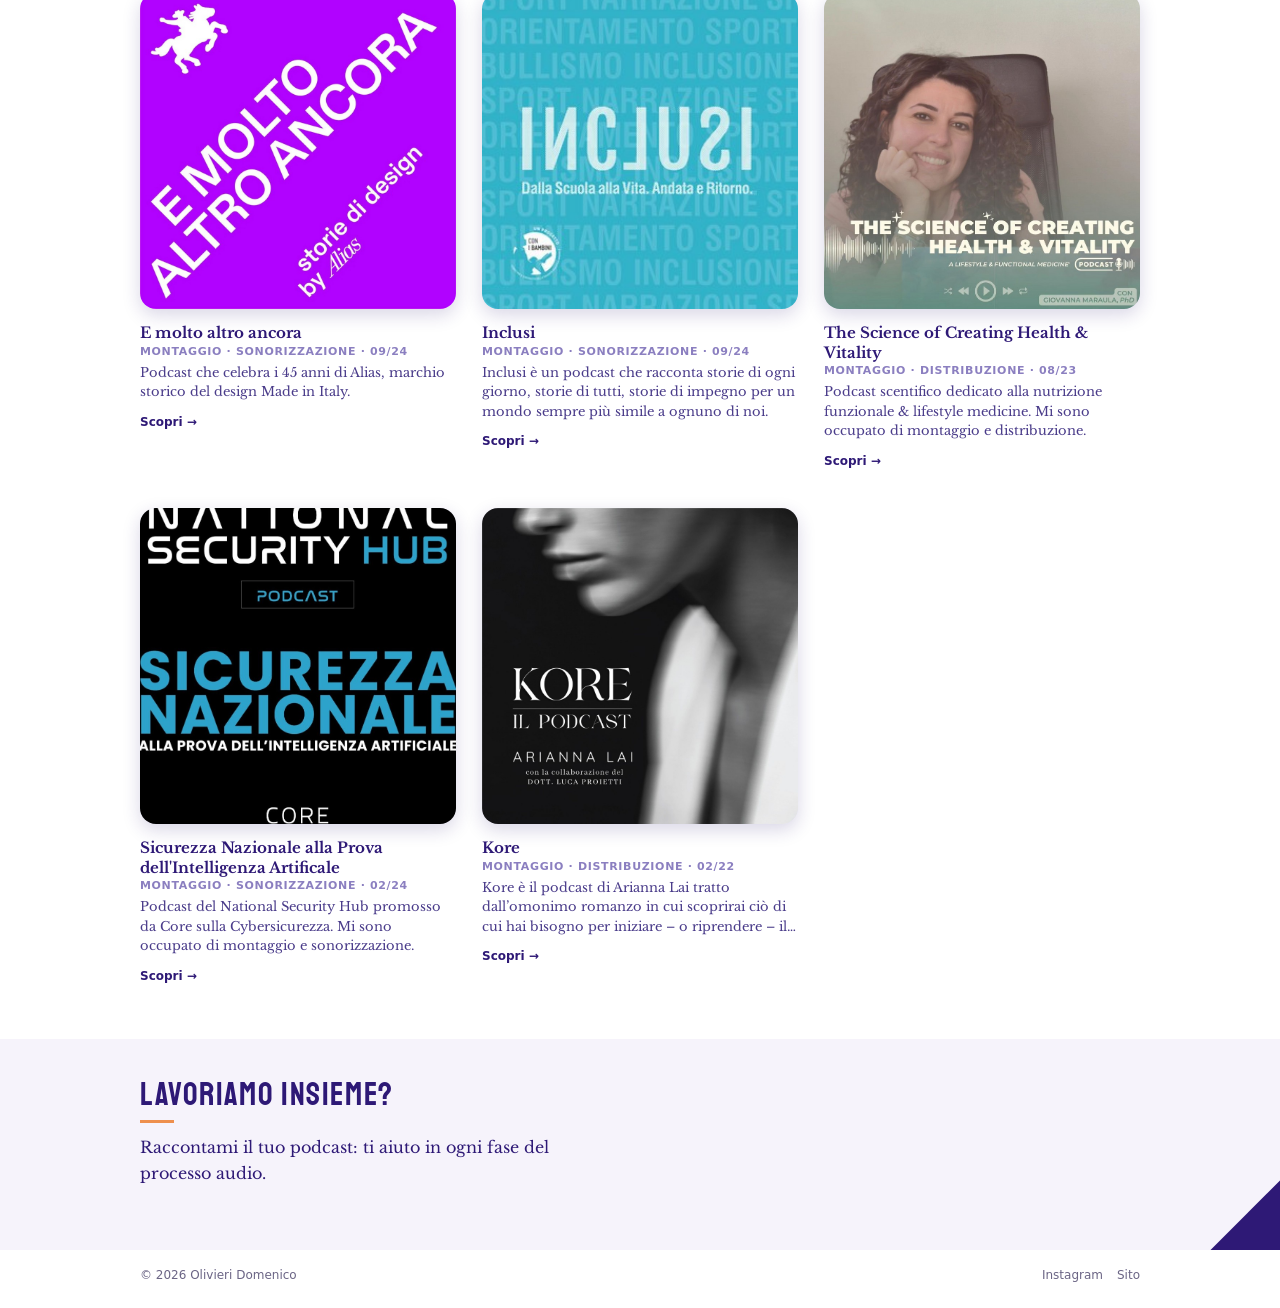
==== commit 7ed9c088: "Portfolio: aggiornamento dall'app" ====
--- a/portfolio/index.html
+++ b/portfolio/index.html
@@ -9,7 +9,7 @@
 </head><body class="pf">
 <header class="hero"><div class="wrap"><nav class="nav"><a href="#contatti">Lavora con me</a><a href="#contatti">Contatti</a></nav>
 <div class="hero-in"><div class="hero-testo"><p class="autore">Olivieri Domenico</p><h1 class="t">Portfolio</h1><p class="motto">La tua voce, il mio sound.</p><a class="cta" href="#progetti">Guarda i progetti ↓</a></div></div>
-<p class="num">9 podcast · Montaggio · Sonorizzazione · Distribuzione</p></div></header>
+<p class="num">11 podcast · Montaggio · Sonorizzazione · Distribuzione</p></div></header>
 
 <main id="progetti">
 <section class="sez"><div class="wrap"><h2 class="t">I podcast di chi mi ha scelto</h2><p class="lead">Progetti realizzati per autori, aziende e professionisti.</p><div class="chips"><button type="button" class="chip on" data-f="">Tutti</button><button type="button" class="chip" data-f="Montaggio">Montaggio</button><button type="button" class="chip" data-f="Sonorizzazione">Sonorizzazione</button><button type="button" class="chip" data-f="Distribuzione">Distribuzione</button></div>
@@ -24,7 +24,11 @@
 <h3>Inclusi</h3><div class="meta">Montaggio · Sonorizzazione · 09/24</div><p>Inclusi è un podcast che racconta storie di ogni giorno, storie di tutti, storie di impegno per un mondo sempre più simile a ognuno di noi.</p><span class="vai">Scopri →</span></a><a class="card" href="the-science-of-creating-health-vitality/" data-pf="the-science-of-creating-health-vitality" data-r="Montaggio|Distribuzione"><div class="cover"><img src="img/the-science-of-creating-health-vitality.jpg" alt="Copertina di The Science of Creating Health &amp; Vitality " loading="lazy"></div>
 <h3>The Science of Creating Health &amp; Vitality </h3><div class="meta">Montaggio · Distribuzione · 08/23</div><p>Podcast scentifico dedicato alla nutrizione funzionale &amp; lifestyle medicine.
 
-Mi sono occupato di montaggio e distribuzione.</p><span class="vai">Scopri →</span></a></div></div></section>
+Mi sono occupato di montaggio e distribuzione.</p><span class="vai">Scopri →</span></a><a class="card" href="sicurezza-nazionale-alla-prova-dell-intelligenza-artificale/" data-pf="sicurezza-nazionale-alla-prova-dell-intelligenza-artificale" data-r="Montaggio|Sonorizzazione"><div class="cover"><img src="img/sicurezza-nazionale-alla-prova-dell-intelligenza-artificale.jpg" alt="Copertina di Sicurezza Nazionale alla Prova dell&#39;Intelligenza Artificale" loading="lazy"></div>
+<h3>Sicurezza Nazionale alla Prova dell&#39;Intelligenza Artificale</h3><div class="meta">Montaggio · Sonorizzazione · 02/24</div><p>Podcast del National Security Hub promosso da Core sulla Cybersicurezza.
+
+Mi sono occupato di montaggio e sonorizzazione.</p><span class="vai">Scopri →</span></a><a class="card" href="kore/" data-pf="kore" data-r="Montaggio|Distribuzione"><div class="cover"><img src="img/kore.jpg" alt="Copertina di Kore" loading="lazy"></div>
+<h3>Kore</h3><div class="meta">Montaggio · Distribuzione · 02/22</div><p>Kore è il podcast di Arianna Lai tratto dall’omonimo romanzo in cui scoprirai ciò di cui hai bisogno per iniziare – o riprendere – il tuo percorso di psicoterapia con tutta la consapevolezza del caso.</p><span class="vai">Scopri →</span></a></div></div></section>
 </main>
 
 <section class="chiusura" id="contatti"><div class="wrap"><h2 class="t">Lavoriamo insieme?</h2><p>Raccontami il tuo podcast: ti aiuto in ogni fase del processo audio.</p>
